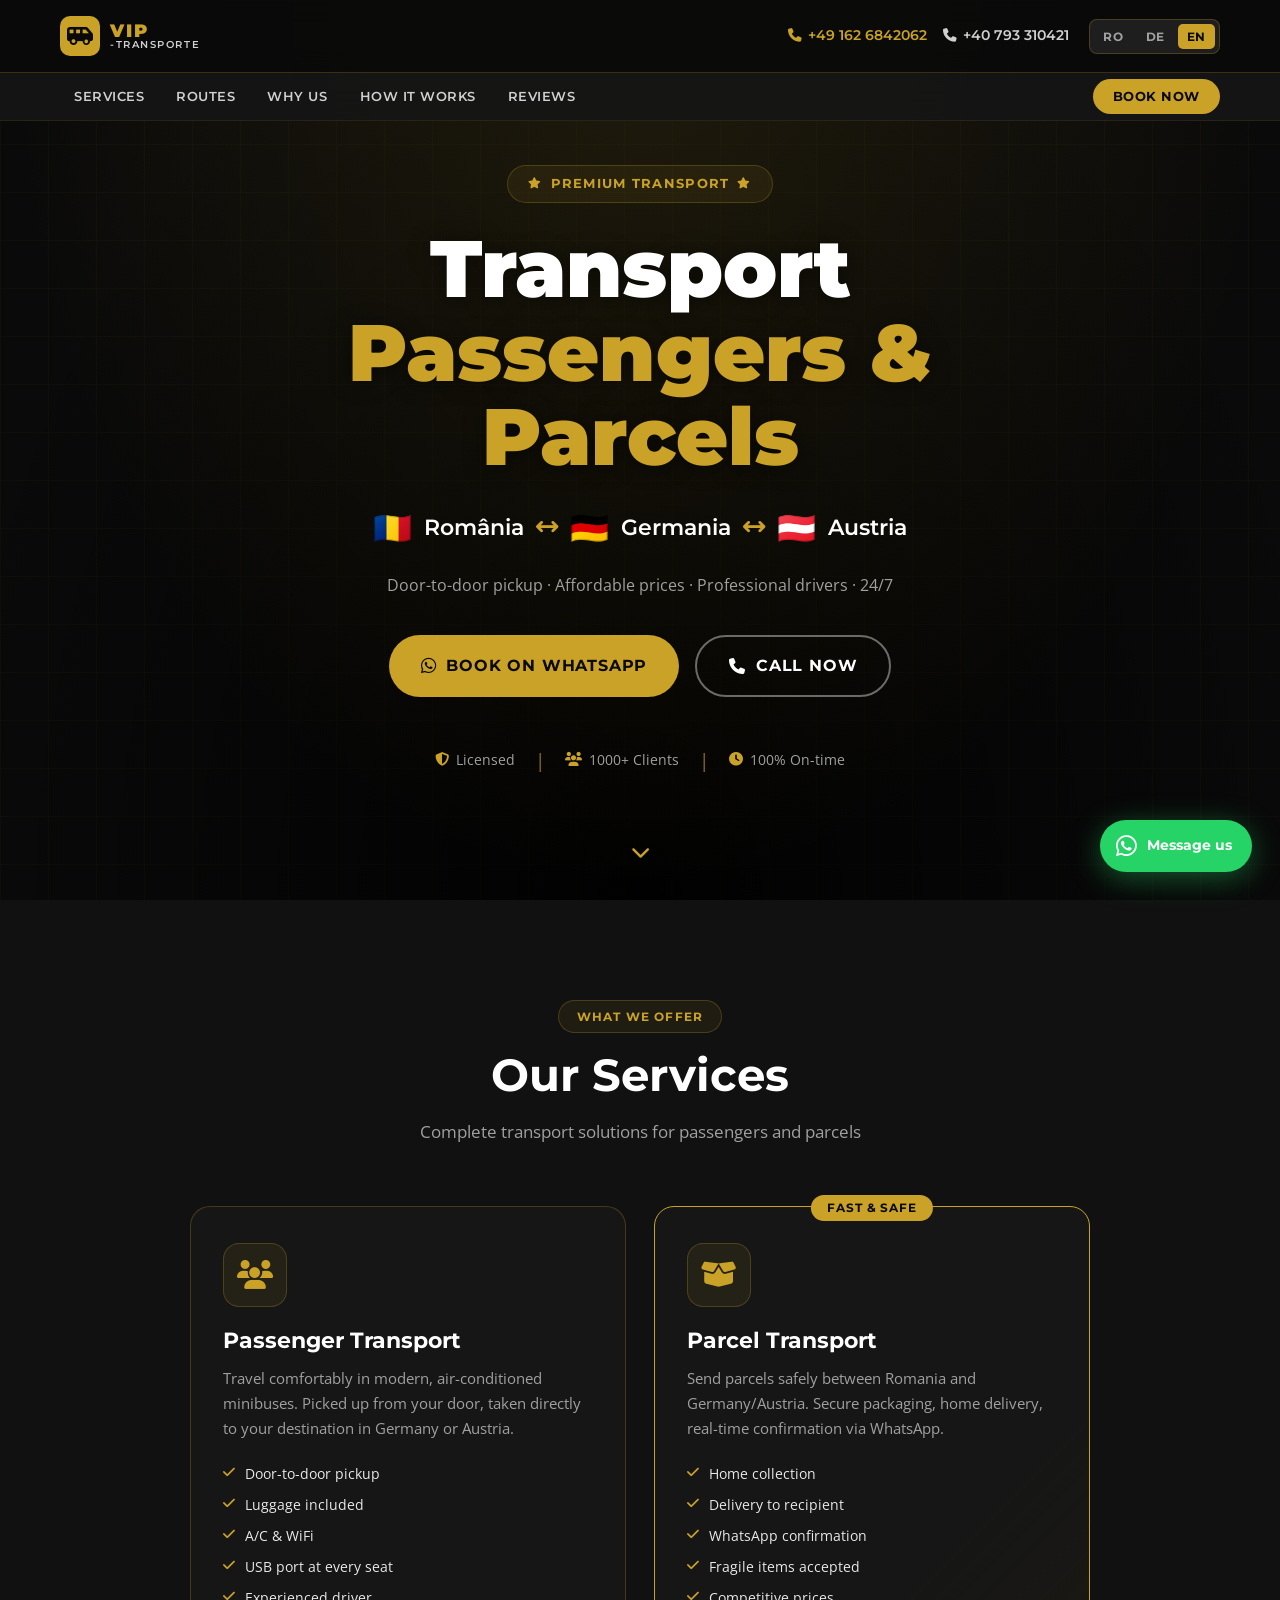
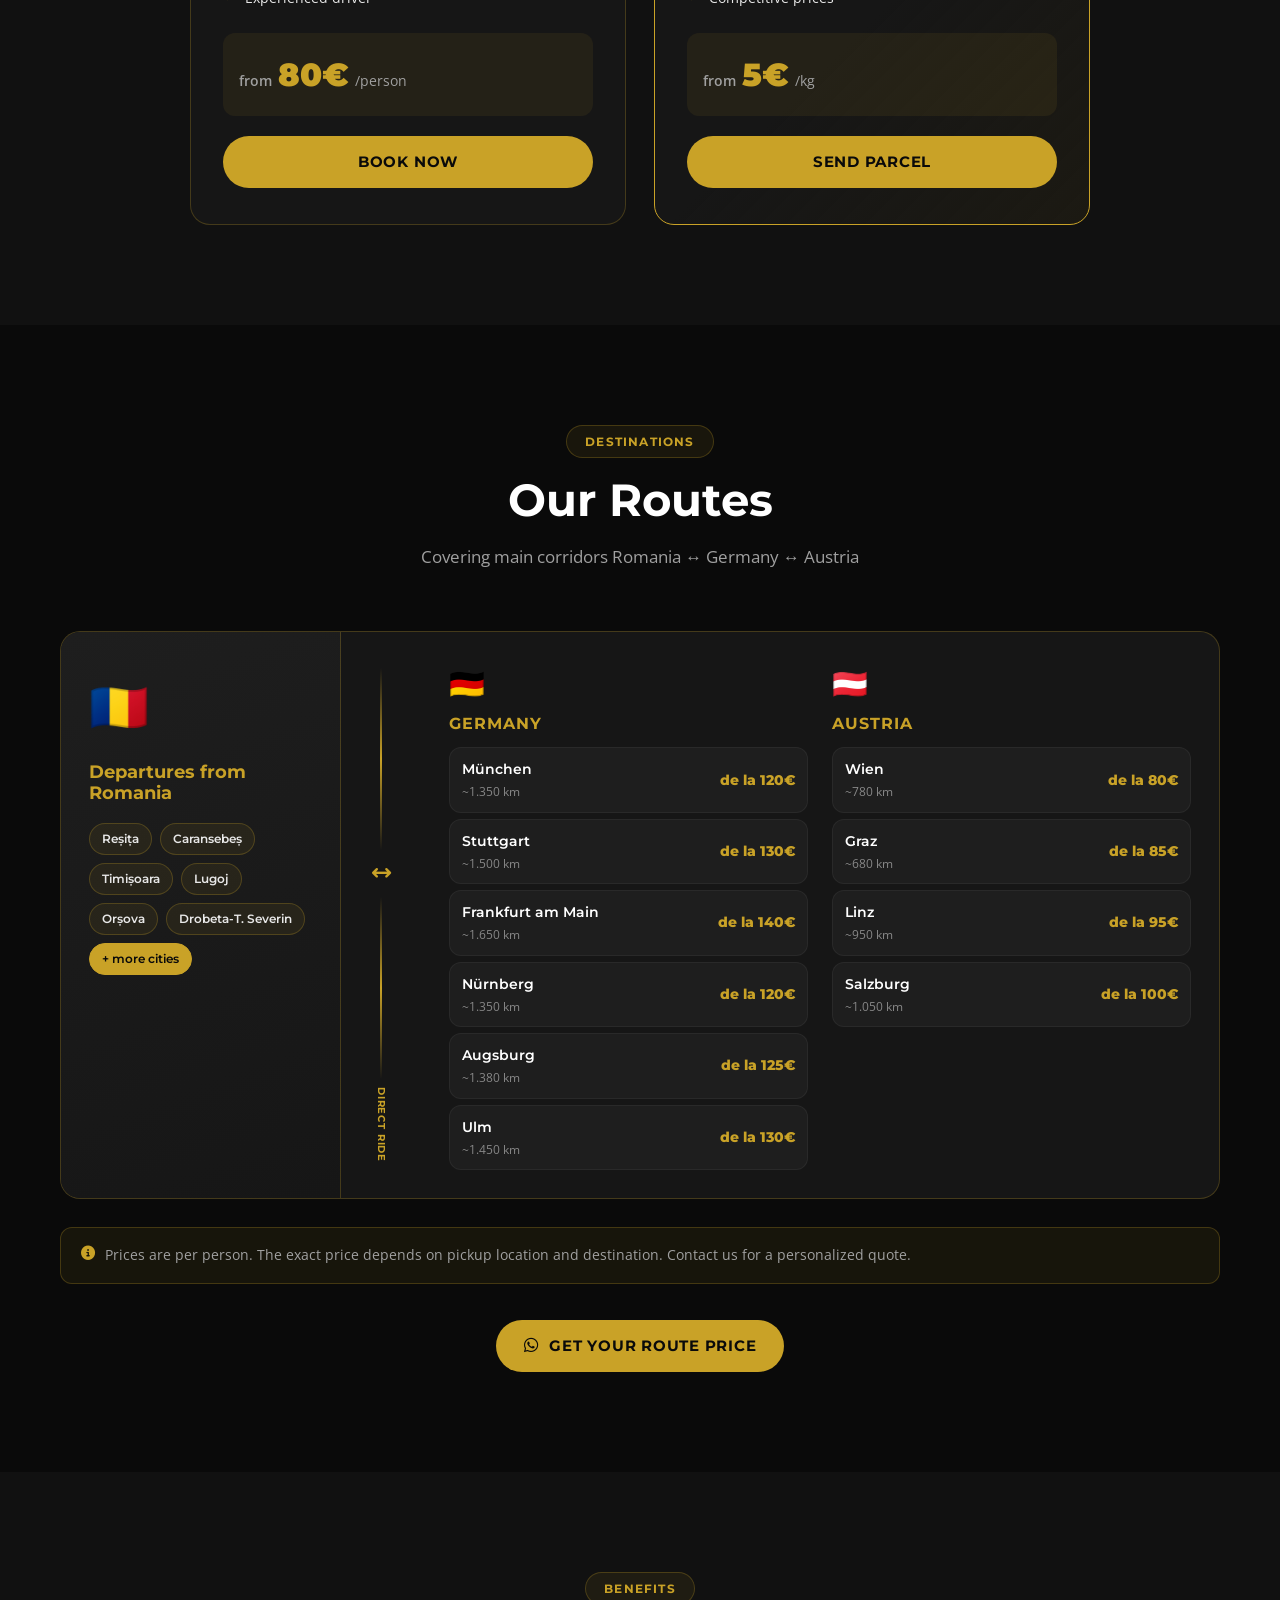
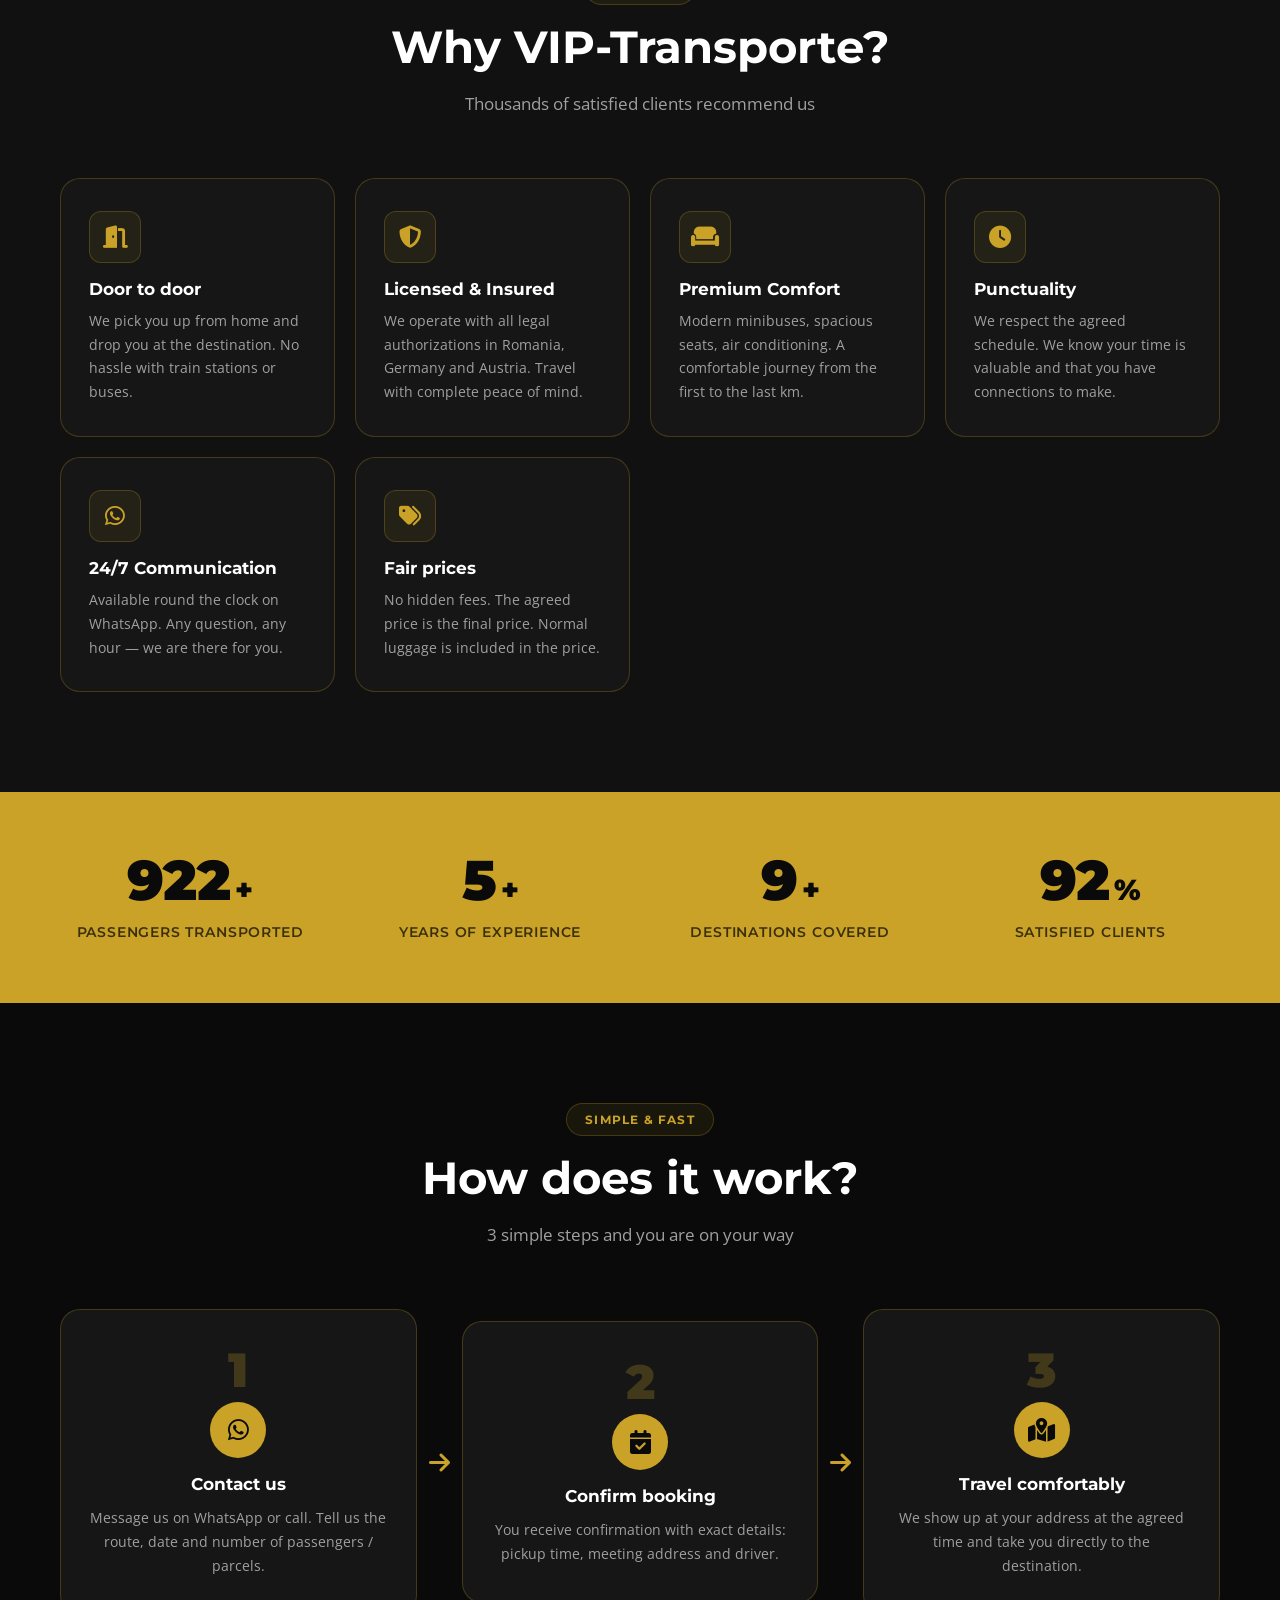
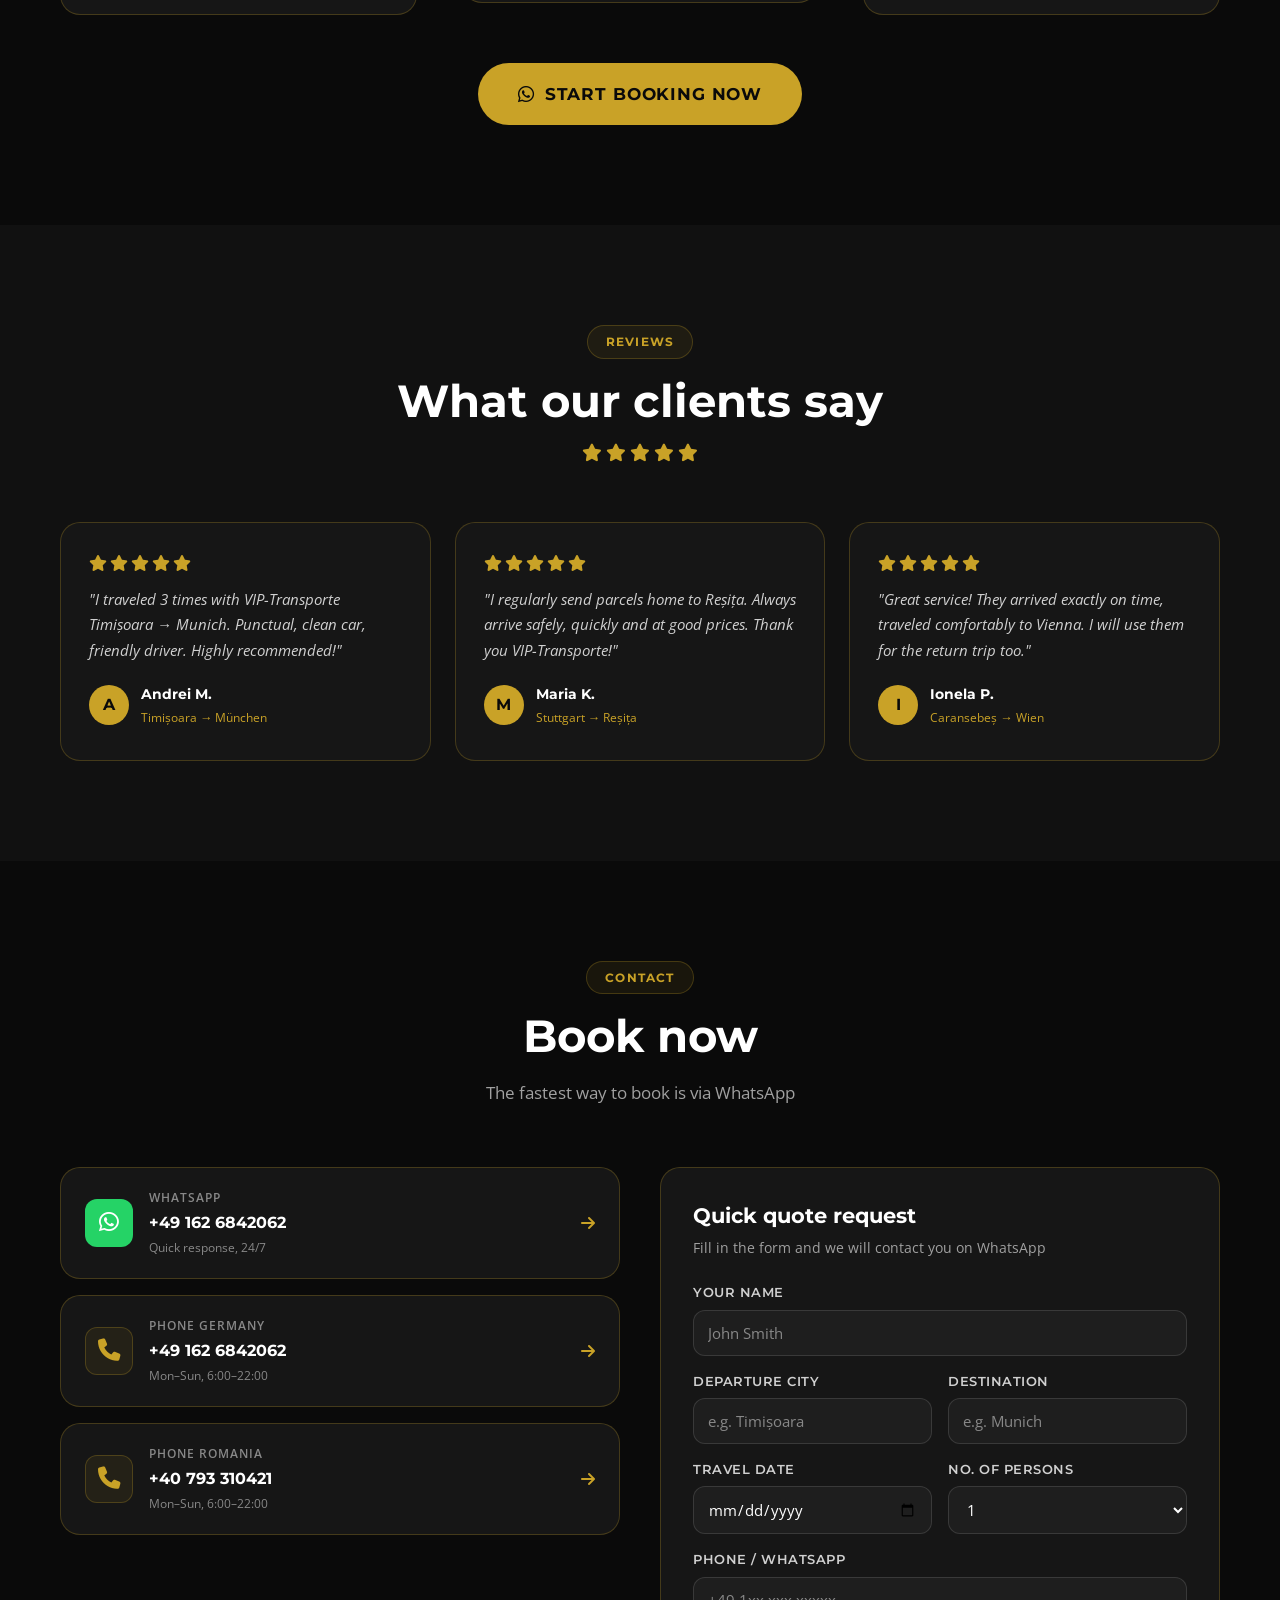
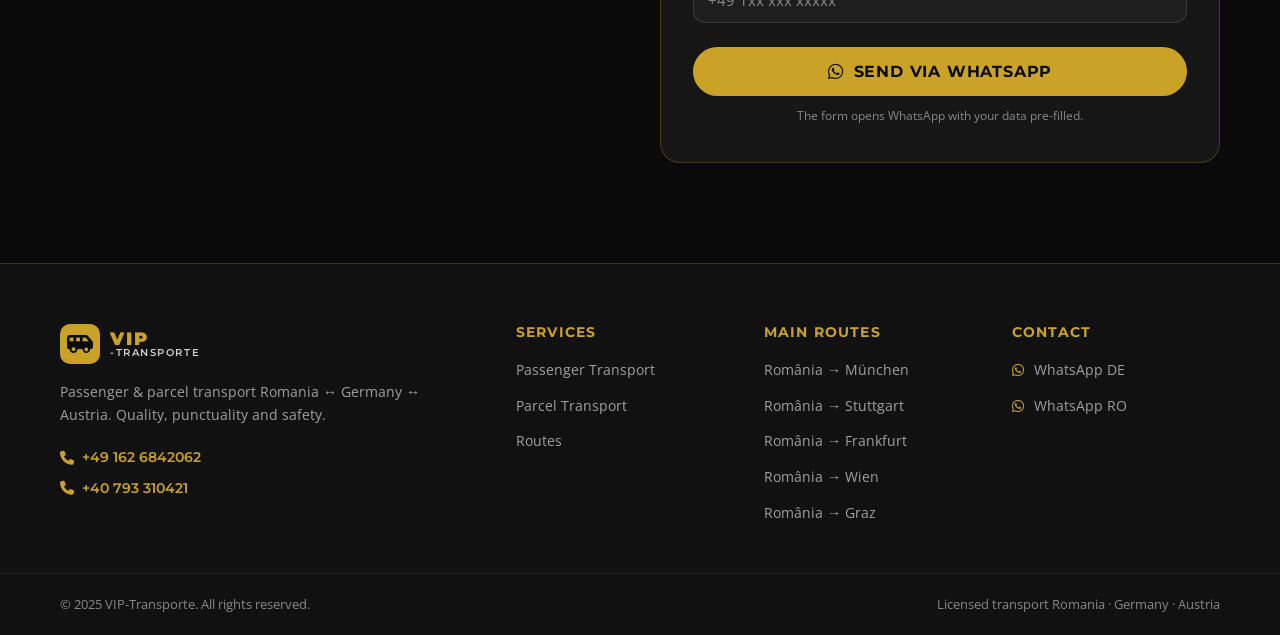
==== index.html @ c5618cf1 "Initial commit - VIP-Transporte website Complete multilingual static site (RO/DE/EN) for passenger &" ====
<!DOCTYPE html>
<html lang="ro">
<head>
  <meta charset="UTF-8">
  <meta name="viewport" content="width=device-width, initial-scale=1.0">

  <!-- SEO Primary -->
  <title data-i18n="meta_title">VIP-Transporte | Transport Persoane & Colete România - Germania - Austria</title>
  <meta name="description" data-i18n-attr="content" content="Transport persoane și colete România - Germania - Austria. Ridicare din ușă în ușă din Banat, Timișoara, Reșița. Rezervă acum: +49 162 6842062">
  <meta name="keywords" content="transport persoane Romania Germania, transport colete Romania Austria, minibus Romania Germania, VIP transport, curse Romania Germania, transport Timisoara Munchen, transport Resita Germania">
  <meta name="robots" content="index, follow">
  <link rel="canonical" href="https://vip-transporte.de/">

  <!-- Open Graph -->
  <meta property="og:type" content="website">
  <meta property="og:url" content="https://vip-transporte.de/">
  <meta property="og:title" content="VIP-Transporte | Transport Persoane & Colete România - Germania - Austria">
  <meta property="og:description" content="Transport persoane și colete România ↔ Germania ↔ Austria. Ușă în ușă, prețuri accesibile, șoferi de încredere.">
  <meta property="og:image" content="https://vip-transporte.de/img/og-image.jpg">

  <!-- hreflang -->
  <link rel="alternate" hreflang="ro" href="https://vip-transporte.de/">
  <link rel="alternate" hreflang="de" href="https://vip-transporte.de/?lang=de">
  <link rel="alternate" hreflang="en" href="https://vip-transporte.de/?lang=en">

  <!-- Fonts -->
  <link rel="preconnect" href="https://fonts.googleapis.com">
  <link rel="preconnect" href="https://fonts.gstatic.com" crossorigin>
  <link href="https://fonts.googleapis.com/css2?family=Montserrat:wght@400;600;700;800;900&family=Open+Sans:wght@400;500;600&display=swap" rel="stylesheet">

  <!-- Icons -->
  <link rel="stylesheet" href="https://cdnjs.cloudflare.com/ajax/libs/font-awesome/6.5.0/css/all.min.css">

  <!-- Styles -->
  <link rel="stylesheet" href="css/style.css">

  <!-- Schema.org -->
  <script type="application/ld+json">
  {
    "@context": "https://schema.org",
    "@type": "TransportationCompany",
    "name": "VIP-Transporte",
    "telephone": "+491626842062",
    "url": "https://vip-transporte.de",
    "description": "Transport persoane si colete Romania - Germania - Austria",
    "areaServed": ["Romania", "Germany", "Austria"],
    "serviceType": ["Passenger Transport", "Parcel Delivery"]
  }
  </script>
</head>
<body>

  <!-- ═══════════════════════════════════════
       FLOATING WHATSAPP BUTTON
  ═══════════════════════════════════════ -->
  <a href="https://wa.me/491626842062" target="_blank" rel="noopener" class="whatsapp-float" aria-label="WhatsApp">
    <i class="fab fa-whatsapp"></i>
    <span data-i18n="wa_float">Scrie acum</span>
  </a>

  <!-- ═══════════════════════════════════════
       HEADER / NAVIGATION
  ═══════════════════════════════════════ -->
  <header class="site-header" id="site-header">
    <div class="container header-inner">
      <!-- Logo -->
      <a href="#hero" class="logo">
        <div class="logo-icon">
          <i class="fas fa-van-shuttle"></i>
        </div>
        <div class="logo-text">
          <span class="logo-vip">VIP</span>
          <span class="logo-transporte">-TRANSPORTE</span>
        </div>
      </a>

      <!-- Phone top bar -->
      <div class="header-phones">
        <a href="tel:+491626842062" class="phone-link">
          <i class="fas fa-phone"></i>
          <span>+49 162 6842062</span>
        </a>
        <a href="tel:+40793310421" class="phone-link phone-ro">
          <i class="fas fa-phone"></i>
          <span>+40 793 310421</span>
        </a>
      </div>

      <!-- Language switcher -->
      <div class="lang-switcher" role="navigation" aria-label="Language selector">
        <button class="lang-btn active" data-lang="ro">RO</button>
        <button class="lang-btn" data-lang="de">DE</button>
        <button class="lang-btn" data-lang="en">EN</button>
      </div>

      <!-- Mobile menu toggle -->
      <button class="burger" id="burger" aria-label="Menu" aria-expanded="false">
        <span></span><span></span><span></span>
      </button>
    </div>

    <!-- Mobile nav -->
    <nav class="mobile-nav" id="mobile-nav" aria-hidden="true">
      <a href="#services" data-i18n="nav_services">Servicii</a>
      <a href="#routes" data-i18n="nav_routes">Rute</a>
      <a href="#why-us" data-i18n="nav_why">De ce noi</a>
      <a href="#how-it-works" data-i18n="nav_how">Cum functioneaza</a>
      <a href="#contact" class="btn-nav-cta" data-i18n="nav_book">Rezerva acum</a>
    </nav>
  </header>

  <!-- Desktop nav bar -->
  <nav class="desktop-nav" id="desktop-nav">
    <div class="container desktop-nav-inner">
      <a href="#services" data-i18n="nav_services">Servicii</a>
      <a href="#routes" data-i18n="nav_routes">Rute</a>
      <a href="#why-us" data-i18n="nav_why">De ce noi</a>
      <a href="#how-it-works" data-i18n="nav_how">Cum functioneaza</a>
      <a href="#testimonials" data-i18n="nav_testimonials">Recenzii</a>
      <a href="#contact" class="btn-nav-cta" data-i18n="nav_book">Rezerva acum</a>
    </div>
  </nav>

  <main>
    <!-- ═══════════════════════════════════════
         HERO SECTION
    ═══════════════════════════════════════ -->
    <section class="hero" id="hero">
      <div class="hero-bg-grid"></div>
      <div class="hero-overlay"></div>

      <div class="container hero-content">
        <div class="hero-badge" data-aos="fade-down">
          <i class="fas fa-star"></i>
          <span data-i18n="hero_badge">Transport Premium</span>
          <i class="fas fa-star"></i>
        </div>

        <h1 class="hero-title" data-aos="fade-up" data-aos-delay="100">
          <span data-i18n="hero_title1">Transport</span><br>
          <span class="text-gold" data-i18n="hero_title2">Persoane & Colete</span>
        </h1>

        <p class="hero-subtitle" data-aos="fade-up" data-aos-delay="200">
          <span class="route-flag">🇷🇴</span>
          <span class="route-text">România</span>
          <span class="route-arrow"><i class="fas fa-arrows-left-right"></i></span>
          <span class="route-flag">🇩🇪</span>
          <span class="route-text">Germania</span>
          <span class="route-arrow"><i class="fas fa-arrows-left-right"></i></span>
          <span class="route-flag">🇦🇹</span>
          <span class="route-text">Austria</span>
        </p>

        <p class="hero-desc" data-aos="fade-up" data-aos-delay="300" data-i18n="hero_desc">
          Ridicare din ușă în ușă · Prețuri accesibile · Șoferi profesioniști · 24/7
        </p>

        <div class="hero-ctas" data-aos="fade-up" data-aos-delay="400">
          <a href="https://wa.me/491626842062?text=Buna%20ziua!%20Doresc%20o%20rezervare." target="_blank" rel="noopener" class="btn-primary btn-hero">
            <i class="fab fa-whatsapp"></i>
            <span data-i18n="hero_cta_wa">Rezervă pe WhatsApp</span>
          </a>
          <a href="tel:+491626842062" class="btn-secondary btn-hero">
            <i class="fas fa-phone"></i>
            <span data-i18n="hero_cta_call">Sună acum</span>
          </a>
        </div>

        <div class="hero-trust" data-aos="fade-up" data-aos-delay="500">
          <div class="trust-item">
            <i class="fas fa-shield-halved"></i>
            <span data-i18n="trust1">Autorizat</span>
          </div>
          <div class="trust-divider">|</div>
          <div class="trust-item">
            <i class="fas fa-users"></i>
            <span data-i18n="trust2">1000+ Clienți</span>
          </div>
          <div class="trust-divider">|</div>
          <div class="trust-item">
            <i class="fas fa-clock"></i>
            <span data-i18n="trust3">Punctualitate 100%</span>
          </div>
        </div>
      </div>

      <div class="hero-scroll-hint">
        <i class="fas fa-chevron-down"></i>
      </div>
    </section>

    <!-- ═══════════════════════════════════════
         SERVICES SECTION
    ═══════════════════════════════════════ -->
    <section class="section services" id="services">
      <div class="container">
        <div class="section-header" data-aos="fade-up">
          <span class="section-tag" data-i18n="services_tag">Ce oferim</span>
          <h2 class="section-title" data-i18n="services_title">Serviciile noastre</h2>
          <p class="section-subtitle" data-i18n="services_subtitle">Soluții complete de transport pentru persoane și colete</p>
        </div>

        <div class="services-grid">
          <!-- Card 1: Persoane -->
          <div class="service-card" data-aos="fade-up" data-aos-delay="100">
            <div class="service-icon">
              <i class="fas fa-users"></i>
            </div>
            <h3 data-i18n="svc1_title">Transport Persoane</h3>
            <p data-i18n="svc1_desc">Călătorești confortabil în minibusuri moderne, cu aer condiționat. Ridicare din fața casei, dus direct la destinație în Germania sau Austria.</p>
            <ul class="service-features">
              <li><i class="fas fa-check"></i> <span data-i18n="svc1_f1">Ridicare din ușă în ușă</span></li>
              <li><i class="fas fa-check"></i> <span data-i18n="svc1_f2">Bagaj inclus</span></li>
              <li><i class="fas fa-check"></i> <span data-i18n="svc1_f3">Aer condiționat & WiFi</span></li>
              <li><i class="fas fa-check"></i> <span data-i18n="svc1_f4">Priza USB la fiecare loc</span></li>
              <li><i class="fas fa-check"></i> <span data-i18n="svc1_f5">Șofer cu experiență</span></li>
            </ul>
            <div class="service-price">
              <span class="price-from" data-i18n="from">de la</span>
              <span class="price-amount">80€</span>
              <span class="price-per" data-i18n="per_person">/persoană</span>
            </div>
            <a href="https://wa.me/491626842062?text=Buna%20ziua!%20Doresc%20transport%20persoane." target="_blank" rel="noopener" class="btn-primary service-btn" data-i18n="book_now">
              Rezervă acum
            </a>
          </div>

          <!-- Card 2: Colete -->
          <div class="service-card service-card--featured" data-aos="fade-up" data-aos-delay="200">
            <div class="service-badge" data-i18n="popular">Rapid & Sigur</div>
            <div class="service-icon">
              <i class="fas fa-box-open"></i>
            </div>
            <h3 data-i18n="svc2_title">Transport Colete</h3>
            <p data-i18n="svc2_desc">Trimite colete în siguranță între România și Germania/Austria. Ambalare sigură, livrare la domiciliu, tracking în timp real prin WhatsApp.</p>
            <ul class="service-features">
              <li><i class="fas fa-check"></i> <span data-i18n="svc2_f1">Colectare la domiciliu</span></li>
              <li><i class="fas fa-check"></i> <span data-i18n="svc2_f2">Livrare la destinatar</span></li>
              <li><i class="fas fa-check"></i> <span data-i18n="svc2_f3">Confirmare WhatsApp</span></li>
              <li><i class="fas fa-check"></i> <span data-i18n="svc2_f4">Colete fragile acceptate</span></li>
              <li><i class="fas fa-check"></i> <span data-i18n="svc2_f5">Prețuri competitive</span></li>
            </ul>
            <div class="service-price">
              <span class="price-from" data-i18n="from">de la</span>
              <span class="price-amount">5€</span>
              <span class="price-per" data-i18n="per_kg">/kg</span>
            </div>
            <a href="https://wa.me/491626842062?text=Buna%20ziua!%20Doresc%20sa%20trimit%20un%20colet." target="_blank" rel="noopener" class="btn-primary service-btn" data-i18n="send_parcel">
              Trimite colet
            </a>
          </div>
        </div>
      </div>
    </section>

    <!-- ═══════════════════════════════════════
         ROUTES SECTION
    ═══════════════════════════════════════ -->
    <section class="section routes" id="routes">
      <div class="container">
        <div class="section-header" data-aos="fade-up">
          <span class="section-tag" data-i18n="routes_tag">Destinații</span>
          <h2 class="section-title" data-i18n="routes_title">Rutele noastre</h2>
          <p class="section-subtitle" data-i18n="routes_subtitle">Acoperim principalele coridoare România ↔ Germania ↔ Austria</p>
        </div>

        <!-- Route corridor visual -->
        <div class="corridor" data-aos="fade-up">
          <div class="corridor-country">
            <div class="corridor-flag">🇷🇴</div>
            <h3 data-i18n="ro_departure">Plecări din România</h3>
            <div class="city-list">
              <span class="city-tag">Reșița</span>
              <span class="city-tag">Caransebeș</span>
              <span class="city-tag">Timișoara</span>
              <span class="city-tag">Lugoj</span>
              <span class="city-tag">Orșova</span>
              <span class="city-tag">Drobeta-T. Severin</span>
              <span class="city-tag city-tag--more" data-i18n="and_more">+ alte orașe</span>
            </div>
          </div>

          <div class="corridor-arrow">
            <div class="arrow-line"></div>
            <div class="arrow-icon"><i class="fas fa-arrows-left-right"></i></div>
            <div class="arrow-line"></div>
            <span class="arrow-time" data-i18n="direct_ride">Mers direct</span>
          </div>

          <div class="corridor-destinations">
            <!-- Germany -->
            <div class="dest-country">
              <div class="dest-flag">🇩🇪</div>
              <h4 data-i18n="germany">Germania</h4>
              <div class="dest-routes">
                <div class="route-item">
                  <div class="route-info">
                    <span class="route-city">München</span>
                    <span class="route-dist" data-i18n="approx_dist">~1.350 km</span>
                  </div>
                  <span class="route-price">de la 120€</span>
                </div>
                <div class="route-item">
                  <div class="route-info">
                    <span class="route-city">Stuttgart</span>
                    <span class="route-dist">~1.500 km</span>
                  </div>
                  <span class="route-price">de la 130€</span>
                </div>
                <div class="route-item">
                  <div class="route-info">
                    <span class="route-city">Frankfurt am Main</span>
                    <span class="route-dist">~1.650 km</span>
                  </div>
                  <span class="route-price">de la 140€</span>
                </div>
                <div class="route-item">
                  <div class="route-info">
                    <span class="route-city">Nürnberg</span>
                    <span class="route-dist">~1.350 km</span>
                  </div>
                  <span class="route-price">de la 120€</span>
                </div>
                <div class="route-item">
                  <div class="route-info">
                    <span class="route-city">Augsburg</span>
                    <span class="route-dist">~1.380 km</span>
                  </div>
                  <span class="route-price">de la 125€</span>
                </div>
                <div class="route-item">
                  <div class="route-info">
                    <span class="route-city">Ulm</span>
                    <span class="route-dist">~1.450 km</span>
                  </div>
                  <span class="route-price">de la 130€</span>
                </div>
              </div>
            </div>

            <!-- Austria -->
            <div class="dest-country">
              <div class="dest-flag">🇦🇹</div>
              <h4 data-i18n="austria">Austria</h4>
              <div class="dest-routes">
                <div class="route-item">
                  <div class="route-info">
                    <span class="route-city">Wien</span>
                    <span class="route-dist">~780 km</span>
                  </div>
                  <span class="route-price">de la 80€</span>
                </div>
                <div class="route-item">
                  <div class="route-info">
                    <span class="route-city">Graz</span>
                    <span class="route-dist">~680 km</span>
                  </div>
                  <span class="route-price">de la 85€</span>
                </div>
                <div class="route-item">
                  <div class="route-info">
                    <span class="route-city">Linz</span>
                    <span class="route-dist">~950 km</span>
                  </div>
                  <span class="route-price">de la 95€</span>
                </div>
                <div class="route-item">
                  <div class="route-info">
                    <span class="route-city">Salzburg</span>
                    <span class="route-dist">~1.050 km</span>
                  </div>
                  <span class="route-price">de la 100€</span>
                </div>
              </div>
            </div>
          </div>
        </div>

        <div class="routes-note" data-aos="fade-up">
          <i class="fas fa-circle-info"></i>
          <span data-i18n="routes_note">Prețurile sunt per persoană. Prețul exact depinde de locul de ridicare și destinație. Contactați-ne pentru ofertă personalizată.</span>
        </div>

        <div class="routes-cta" data-aos="fade-up">
          <a href="https://wa.me/491626842062?text=Buna%20ziua!%20Doresc%20un%20pret%20pentru%20ruta:" target="_blank" rel="noopener" class="btn-primary">
            <i class="fab fa-whatsapp"></i>
            <span data-i18n="get_price">Cere prețul rutei tale</span>
          </a>
        </div>
      </div>
    </section>

    <!-- ═══════════════════════════════════════
         WHY US SECTION
    ═══════════════════════════════════════ -->
    <section class="section why-us" id="why-us">
      <div class="container">
        <div class="section-header" data-aos="fade-up">
          <span class="section-tag" data-i18n="why_tag">Avantaje</span>
          <h2 class="section-title" data-i18n="why_title">De ce VIP-Transporte?</h2>
          <p class="section-subtitle" data-i18n="why_subtitle">Mii de clienți mulțumiți ne recomandă</p>
        </div>

        <div class="why-grid">
          <div class="why-card" data-aos="fade-up" data-aos-delay="0">
            <div class="why-icon"><i class="fas fa-door-open"></i></div>
            <h3 data-i18n="why1_title">Ușă în ușă</h3>
            <p data-i18n="why1_desc">Te ridicăm de acasă și te lăsăm la destinație. Fără bătăi de cap cu gara sau autobuzul.</p>
          </div>
          <div class="why-card" data-aos="fade-up" data-aos-delay="100">
            <div class="why-icon"><i class="fas fa-shield-halved"></i></div>
            <h3 data-i18n="why2_title">Autorizat & Asigurat</h3>
            <p data-i18n="why2_desc">Funcționăm cu toate autorizațiile legale în Romania, Germania și Austria. Călătorești în deplină siguranță.</p>
          </div>
          <div class="why-card" data-aos="fade-up" data-aos-delay="200">
            <div class="why-icon"><i class="fas fa-couch"></i></div>
            <h3 data-i18n="why3_title">Confort Premium</h3>
            <p data-i18n="why3_desc">Minibusuri moderne, locuri spațioase, aer condiționat. O călătorie confortabilă de la primul până la ultimul km.</p>
          </div>
          <div class="why-card" data-aos="fade-up" data-aos-delay="300">
            <div class="why-icon"><i class="fas fa-clock"></i></div>
            <h3 data-i18n="why4_title">Punctualitate</h3>
            <p data-i18n="why4_desc">Respectăm orarul stabilit. Știm că timpul tău este prețios și că ai conexiuni de respectat.</p>
          </div>
          <div class="why-card" data-aos="fade-up" data-aos-delay="400">
            <div class="why-icon"><i class="fab fa-whatsapp"></i></div>
            <h3 data-i18n="why5_title">Comunicare 24/7</h3>
            <p data-i18n="why5_desc">Disponibili non-stop pe WhatsApp. Orice întrebare, orice oră — suntem acolo pentru tine.</p>
          </div>
          <div class="why-card" data-aos="fade-up" data-aos-delay="500">
            <div class="why-icon"><i class="fas fa-tags"></i></div>
            <h3 data-i18n="why6_title">Prețuri corecte</h3>
            <p data-i18n="why6_desc">Fără tarife ascunse. Prețul agreat este prețul final. Bagajul normal este inclus în preț.</p>
          </div>
        </div>
      </div>
    </section>

    <!-- ═══════════════════════════════════════
         STATS COUNTER SECTION
    ═══════════════════════════════════════ -->
    <section class="section stats">
      <div class="container stats-grid">
        <div class="stat-item" data-aos="zoom-in" data-aos-delay="0">
          <span class="stat-number" data-target="1000">0</span>
          <span class="stat-plus">+</span>
          <span class="stat-label" data-i18n="stat1">Clienți transportați</span>
        </div>
        <div class="stat-item" data-aos="zoom-in" data-aos-delay="100">
          <span class="stat-number" data-target="5">0</span>
          <span class="stat-plus">+</span>
          <span class="stat-label" data-i18n="stat2">Ani de experiență</span>
        </div>
        <div class="stat-item" data-aos="zoom-in" data-aos-delay="200">
          <span class="stat-number" data-target="10">0</span>
          <span class="stat-plus">+</span>
          <span class="stat-label" data-i18n="stat3">Destinații acoperite</span>
        </div>
        <div class="stat-item" data-aos="zoom-in" data-aos-delay="300">
          <span class="stat-number" data-target="100">0</span>
          <span class="stat-plus">%</span>
          <span class="stat-label" data-i18n="stat4">Clienți mulțumiți</span>
        </div>
      </div>
    </section>

    <!-- ═══════════════════════════════════════
         HOW IT WORKS SECTION
    ═══════════════════════════════════════ -->
    <section class="section how-it-works" id="how-it-works">
      <div class="container">
        <div class="section-header" data-aos="fade-up">
          <span class="section-tag" data-i18n="how_tag">Simplu & Rapid</span>
          <h2 class="section-title" data-i18n="how_title">Cum funcționează?</h2>
          <p class="section-subtitle" data-i18n="how_subtitle">3 pași simpli și ești pe drum</p>
        </div>

        <div class="steps-grid">
          <div class="step" data-aos="fade-up" data-aos-delay="0">
            <div class="step-number">1</div>
            <div class="step-icon"><i class="fab fa-whatsapp"></i></div>
            <h3 data-i18n="step1_title">Contactează-ne</h3>
            <p data-i18n="step1_desc">Scrie pe WhatsApp sau sună. Spune-ne ruta, data și numărul de persoane / colete.</p>
          </div>

          <div class="step-connector" data-aos="fade-up" data-aos-delay="50">
            <i class="fas fa-arrow-right"></i>
          </div>

          <div class="step" data-aos="fade-up" data-aos-delay="100">
            <div class="step-number">2</div>
            <div class="step-icon"><i class="fas fa-calendar-check"></i></div>
            <h3 data-i18n="step2_title">Confirmăm rezervarea</h3>
            <p data-i18n="step2_desc">Primești confirmarea cu detalii exacte: ora de ridicare, adresa de întâlnire și șoferul.</p>
          </div>

          <div class="step-connector" data-aos="fade-up" data-aos-delay="150">
            <i class="fas fa-arrow-right"></i>
          </div>

          <div class="step" data-aos="fade-up" data-aos-delay="200">
            <div class="step-number">3</div>
            <div class="step-icon"><i class="fas fa-map-location-dot"></i></div>
            <h3 data-i18n="step3_title">Călătorești confortabil</h3>
            <p data-i18n="step3_desc">Ne prezentăm la adresa ta la ora stabilită și te ducem direct la destinație. Simplu și sigur.</p>
          </div>
        </div>

        <div class="how-cta" data-aos="fade-up">
          <a href="https://wa.me/491626842062?text=Buna%20ziua!%20Doresc%20o%20rezervare." target="_blank" rel="noopener" class="btn-primary btn-large">
            <i class="fab fa-whatsapp"></i>
            <span data-i18n="start_booking">Începe rezervarea acum</span>
          </a>
        </div>
      </div>
    </section>

    <!-- ═══════════════════════════════════════
         TESTIMONIALS SECTION
    ═══════════════════════════════════════ -->
    <section class="section testimonials" id="testimonials">
      <div class="container">
        <div class="section-header" data-aos="fade-up">
          <span class="section-tag" data-i18n="testi_tag">Recenzii</span>
          <h2 class="section-title" data-i18n="testi_title">Ce spun clienții noștri</h2>
          <div class="stars-row">
            <i class="fas fa-star"></i><i class="fas fa-star"></i><i class="fas fa-star"></i>
            <i class="fas fa-star"></i><i class="fas fa-star"></i>
          </div>
        </div>

        <div class="testimonials-grid">
          <div class="testi-card" data-aos="fade-up" data-aos-delay="0">
            <div class="testi-stars">
              <i class="fas fa-star"></i><i class="fas fa-star"></i><i class="fas fa-star"></i><i class="fas fa-star"></i><i class="fas fa-star"></i>
            </div>
            <p class="testi-text" data-i18n="testi1_text">"Am călătorit de 3 ori cu VIP-Transporte Timișoara → München. Punctuali, mașina curată, șofer amabil. Recomand cu toată inima!"</p>
            <div class="testi-author">
              <div class="testi-avatar">A</div>
              <div>
                <span class="testi-name">Andrei M.</span>
                <span class="testi-route">Timișoara → München</span>
              </div>
            </div>
          </div>

          <div class="testi-card" data-aos="fade-up" data-aos-delay="100">
            <div class="testi-stars">
              <i class="fas fa-star"></i><i class="fas fa-star"></i><i class="fas fa-star"></i><i class="fas fa-star"></i><i class="fas fa-star"></i>
            </div>
            <p class="testi-text" data-i18n="testi2_text">"Trimit colete regulat acasă în Reșița. Mereu ajung în siguranță, rapid și la prețuri bune. Mulțumesc VIP-Transporte!"</p>
            <div class="testi-author">
              <div class="testi-avatar">M</div>
              <div>
                <span class="testi-name">Maria K.</span>
                <span class="testi-route">Stuttgart → Reșița</span>
              </div>
            </div>
          </div>

          <div class="testi-card" data-aos="fade-up" data-aos-delay="200">
            <div class="testi-stars">
              <i class="fas fa-star"></i><i class="fas fa-star"></i><i class="fas fa-star"></i><i class="fas fa-star"></i><i class="fas fa-star"></i>
            </div>
            <p class="testi-text" data-i18n="testi3_text">"Super serviciu! Au venit exact la ora stabilită, am ajuns confortabil la Viena. Îi voi folosi și la drum de întoarcere."</p>
            <div class="testi-author">
              <div class="testi-avatar">I</div>
              <div>
                <span class="testi-name">Ionela P.</span>
                <span class="testi-route">Caransebeș → Wien</span>
              </div>
            </div>
          </div>
        </div>
      </div>
    </section>

    <!-- ═══════════════════════════════════════
         CONTACT / BOOKING SECTION
    ═══════════════════════════════════════ -->
    <section class="section contact" id="contact">
      <div class="container">
        <div class="section-header" data-aos="fade-up">
          <span class="section-tag" data-i18n="contact_tag">Contact</span>
          <h2 class="section-title" data-i18n="contact_title">Rezervă acum</h2>
          <p class="section-subtitle" data-i18n="contact_subtitle">Cel mai rapid mod de rezervare este prin WhatsApp</p>
        </div>

        <div class="contact-grid">
          <!-- Contact cards -->
          <div class="contact-cards" data-aos="fade-right">
            <a href="https://wa.me/491626842062?text=Buna%20ziua!%20Doresc%20o%20rezervare." target="_blank" rel="noopener" class="contact-card contact-card--whatsapp">
              <div class="contact-card-icon"><i class="fab fa-whatsapp"></i></div>
              <div class="contact-card-info">
                <span class="contact-card-label">WhatsApp</span>
                <span class="contact-card-value">+49 162 6842062</span>
                <span class="contact-card-sub" data-i18n="wa_sub">Răspundem rapid, 24/7</span>
              </div>
              <i class="fas fa-arrow-right contact-card-arrow"></i>
            </a>

            <a href="tel:+491626842062" class="contact-card contact-card--phone">
              <div class="contact-card-icon"><i class="fas fa-phone"></i></div>
              <div class="contact-card-info">
                <span class="contact-card-label" data-i18n="phone_de">Telefon Germania</span>
                <span class="contact-card-value">+49 162 6842062</span>
                <span class="contact-card-sub" data-i18n="phone_sub">Luni–Duminică, 6:00–22:00</span>
              </div>
              <i class="fas fa-arrow-right contact-card-arrow"></i>
            </a>

            <a href="tel:+40793310421" class="contact-card contact-card--phone">
              <div class="contact-card-icon"><i class="fas fa-phone"></i></div>
              <div class="contact-card-info">
                <span class="contact-card-label" data-i18n="phone_ro">Telefon România</span>
                <span class="contact-card-value">+40 793 310421</span>
                <span class="contact-card-sub" data-i18n="phone_sub">Luni–Duminică, 6:00–22:00</span>
              </div>
              <i class="fas fa-arrow-right contact-card-arrow"></i>
            </a>
          </div>

          <!-- Quick booking form -->
          <div class="booking-form" data-aos="fade-left">
            <h3 data-i18n="form_title">Cerere rapidă de ofertă</h3>
            <p data-i18n="form_subtitle">Completează formularul și te contactăm pe WhatsApp</p>
            <form id="booking-form" novalidate>
              <div class="form-group">
                <label for="f-name" data-i18n="form_name">Numele tău</label>
                <input type="text" id="f-name" name="name" required autocomplete="name" placeholder="Ion Popescu">
              </div>
              <div class="form-row">
                <div class="form-group">
                  <label for="f-from" data-i18n="form_from">De unde pleci</label>
                  <input type="text" id="f-from" name="from" required placeholder="ex: Reșița">
                </div>
                <div class="form-group">
                  <label for="f-to" data-i18n="form_to">Unde ajungi</label>
                  <input type="text" id="f-to" name="to" required placeholder="ex: München">
                </div>
              </div>
              <div class="form-row">
                <div class="form-group">
                  <label for="f-date" data-i18n="form_date">Data călătoriei</label>
                  <input type="date" id="f-date" name="date" required>
                </div>
                <div class="form-group">
                  <label for="f-persons" data-i18n="form_persons">Nr. persoane</label>
                  <select id="f-persons" name="persons">
                    <option value="1">1</option>
                    <option value="2">2</option>
                    <option value="3">3</option>
                    <option value="4">4</option>
                    <option value="5+">5+</option>
                  </select>
                </div>
              </div>
              <div class="form-group">
                <label for="f-phone" data-i18n="form_phone">Telefon / WhatsApp</label>
                <input type="tel" id="f-phone" name="phone" required autocomplete="tel" placeholder="+40 7xx xxx xxx">
              </div>
              <button type="submit" class="btn-primary btn-form">
                <i class="fab fa-whatsapp"></i>
                <span data-i18n="form_submit">Trimite pe WhatsApp</span>
              </button>
              <p class="form-note" data-i18n="form_note">Formularul deschide WhatsApp cu datele completate automat.</p>
            </form>
          </div>
        </div>
      </div>
    </section>
  </main>

  <!-- ═══════════════════════════════════════
       FOOTER
  ═══════════════════════════════════════ -->
  <footer class="site-footer">
    <div class="container footer-grid">
      <div class="footer-brand">
        <div class="logo">
          <div class="logo-icon"><i class="fas fa-van-shuttle"></i></div>
          <div class="logo-text">
            <span class="logo-vip">VIP</span>
            <span class="logo-transporte">-TRANSPORTE</span>
          </div>
        </div>
        <p data-i18n="footer_tagline">Transport persoane și colete România ↔ Germania ↔ Austria. Calitate, punctualitate și siguranță.</p>
        <div class="footer-phones">
          <a href="tel:+491626842062"><i class="fas fa-phone"></i> +49 162 6842062</a>
          <a href="tel:+40793310421"><i class="fas fa-phone"></i> +40 793 310421</a>
        </div>
      </div>

      <div class="footer-col">
        <h4 data-i18n="footer_services">Servicii</h4>
        <ul>
          <li><a href="#services" data-i18n="svc1_title">Transport Persoane</a></li>
          <li><a href="#services" data-i18n="svc2_title">Transport Colete</a></li>
          <li><a href="#routes" data-i18n="nav_routes">Rute</a></li>
        </ul>
      </div>

      <div class="footer-col">
        <h4 data-i18n="footer_routes">Rute principale</h4>
        <ul>
          <li><a href="#routes">România → München</a></li>
          <li><a href="#routes">România → Stuttgart</a></li>
          <li><a href="#routes">România → Frankfurt</a></li>
          <li><a href="#routes">România → Wien</a></li>
          <li><a href="#routes">România → Graz</a></li>
        </ul>
      </div>

      <div class="footer-col">
        <h4 data-i18n="footer_contact">Contact</h4>
        <ul>
          <li>
            <a href="https://wa.me/491626842062" target="_blank" rel="noopener">
              <i class="fab fa-whatsapp"></i> WhatsApp DE
            </a>
          </li>
          <li>
            <a href="https://wa.me/40793310421" target="_blank" rel="noopener">
              <i class="fab fa-whatsapp"></i> WhatsApp RO
            </a>
          </li>
        </ul>
      </div>
    </div>

    <div class="footer-bottom">
      <div class="container footer-bottom-inner">
        <span>&copy; 2025 VIP-Transporte. <span data-i18n="footer_rights">Toate drepturile rezervate.</span></span>
        <span data-i18n="footer_legal">Transport autorizat România · Germania · Austria</span>
      </div>
    </div>
  </footer>

  <!-- Scripts -->
  <script src="js/main.js"></script>
</body>
</html>
---- css/style.css ----
/* ═══════════════════════════════════════════
   VIP-TRANSPORTE — Main Stylesheet
   Colors: #0a0a0a (black), #C9A227 (gold), #E02020 (red CTA)
   Font: Montserrat (headings) + Open Sans (body)
═══════════════════════════════════════════ */

/* ── Reset & Custom Properties ─────────────── */
*, *::before, *::after { box-sizing: border-box; margin: 0; padding: 0; }

:root {
  --black:      #0a0a0a;
  --black-soft: #111111;
  --black-card: #161616;
  --black-light:#1e1e1e;
  --gold:       #C9A227;
  --gold-light: #e0b840;
  --gold-dim:   #8a6d14;
  --gold-bg:    rgba(201,162,39,.08);
  --gold-border:rgba(201,162,39,.25);
  --red:        #E02020;
  --red-hover:  #c91a1a;
  --white:      #ffffff;
  --gray:       #a0a0a0;
  --gray-light: #d0d0d0;
  --text:       #e8e8e8;
  --text-muted: #888888;

  --radius:     12px;
  --radius-lg:  20px;
  --shadow:     0 4px 24px rgba(0,0,0,.5);
  --shadow-gold:0 0 30px rgba(201,162,39,.2);
  --transition: .3s cubic-bezier(.4,0,.2,1);

  --container:  1200px;
  --header-h:   72px;
}

html { scroll-behavior: smooth; font-size: 16px; }

body {
  background: var(--black);
  color: var(--text);
  font-family: 'Open Sans', sans-serif;
  line-height: 1.6;
  overflow-x: hidden;
}

a { color: inherit; text-decoration: none; }
ul { list-style: none; }
img { max-width: 100%; display: block; }

/* ── Container ─────────────────────────────── */
.container {
  max-width: var(--container);
  margin: 0 auto;
  padding: 0 20px;
}

/* ── Typography ────────────────────────────── */
h1, h2, h3, h4 {
  font-family: 'Montserrat', sans-serif;
  font-weight: 700;
  line-height: 1.2;
  color: var(--white);
}

.text-gold { color: var(--gold); }

/* ── Buttons ───────────────────────────────── */
.btn-primary {
  display: inline-flex;
  align-items: center;
  gap: 10px;
  background: var(--gold);
  color: var(--black);
  font-family: 'Montserrat', sans-serif;
  font-weight: 700;
  font-size: .95rem;
  padding: 14px 28px;
  border-radius: 50px;
  border: none;
  cursor: pointer;
  transition: var(--transition);
  white-space: nowrap;
  text-transform: uppercase;
  letter-spacing: .05em;
}
.btn-primary:hover {
  background: var(--gold-light);
  transform: translateY(-2px);
  box-shadow: 0 8px 30px rgba(201,162,39,.4);
}
.btn-primary i { font-size: 1.1em; }

.btn-secondary {
  display: inline-flex;
  align-items: center;
  gap: 10px;
  background: transparent;
  color: var(--white);
  font-family: 'Montserrat', sans-serif;
  font-weight: 700;
  font-size: .95rem;
  padding: 13px 28px;
  border-radius: 50px;
  border: 2px solid rgba(255,255,255,.4);
  cursor: pointer;
  transition: var(--transition);
  text-transform: uppercase;
  letter-spacing: .05em;
}
.btn-secondary:hover {
  border-color: var(--gold);
  color: var(--gold);
  transform: translateY(-2px);
}

.btn-large { padding: 18px 40px; font-size: 1.05rem; }


/* ═══════════════════════════════════════════
   FLOATING WHATSAPP BUTTON
═══════════════════════════════════════════ */
.whatsapp-float {
  position: fixed;
  bottom: 28px;
  right: 28px;
  z-index: 999;
  display: flex;
  align-items: center;
  gap: 10px;
  background: #25D366;
  color: #fff;
  padding: 14px 20px 14px 16px;
  border-radius: 50px;
  font-family: 'Montserrat', sans-serif;
  font-weight: 700;
  font-size: .9rem;
  box-shadow: 0 6px 30px rgba(37,211,102,.4);
  transition: var(--transition);
  animation: pulse-wa 2.5s infinite;
}
.whatsapp-float i { font-size: 1.5rem; }
.whatsapp-float:hover { background: #1fb55a; transform: scale(1.05); box-shadow: 0 8px 40px rgba(37,211,102,.6); }

@keyframes pulse-wa {
  0%, 100% { box-shadow: 0 6px 30px rgba(37,211,102,.4); }
  50%       { box-shadow: 0 6px 40px rgba(37,211,102,.7); }
}

/* ═══════════════════════════════════════════
   HEADER
═══════════════════════════════════════════ */
.site-header {
  position: fixed;
  top: 0; left: 0; right: 0;
  z-index: 100;
  background: rgba(10,10,10,.95);
  backdrop-filter: blur(12px);
  border-bottom: 1px solid var(--gold-border);
  transition: var(--transition);
}
.site-header.scrolled { background: rgba(10,10,10,1); }

.header-inner {
  display: flex;
  align-items: center;
  gap: 20px;
  height: var(--header-h);
}

/* Logo */
.logo {
  display: flex;
  align-items: center;
  gap: 10px;
  flex-shrink: 0;
}
.logo-icon {
  width: 40px; height: 40px;
  background: var(--gold);
  color: var(--black);
  border-radius: 10px;
  display: flex; align-items: center; justify-content: center;
  font-size: 1.3rem;
  flex-shrink: 0;
}
.logo-text { display: flex; flex-direction: column; line-height: 1; }
.logo-vip {
  font-family: 'Montserrat', sans-serif;
  font-weight: 900;
  font-size: 1.1rem;
  color: var(--gold);
  letter-spacing: .1em;
}
.logo-transporte {
  font-family: 'Montserrat', sans-serif;
  font-weight: 600;
  font-size: .65rem;
  color: var(--gray-light);
  letter-spacing: .15em;
}

/* Header phones */
.header-phones {
  display: flex;
  gap: 16px;
  margin-left: auto;
}
.phone-link {
  display: flex;
  align-items: center;
  gap: 6px;
  font-family: 'Montserrat', sans-serif;
  font-weight: 600;
  font-size: .85rem;
  color: var(--gold);
  transition: var(--transition);
}
.phone-link:hover { color: var(--gold-light); }
.phone-link i { font-size: .85rem; }
.phone-ro { color: var(--gray-light); }
.phone-ro:hover { color: var(--white); }

/* Language switcher */
.lang-switcher {
  display: flex;
  gap: 4px;
  background: var(--black-light);
  border-radius: 8px;
  padding: 4px;
  border: 1px solid var(--gold-border);
}
.lang-btn {
  background: transparent;
  border: none;
  color: var(--gray);
  font-family: 'Montserrat', sans-serif;
  font-weight: 700;
  font-size: .75rem;
  padding: 5px 9px;
  border-radius: 5px;
  cursor: pointer;
  transition: var(--transition);
  letter-spacing: .05em;
}
.lang-btn:hover { color: var(--white); }
.lang-btn.active { background: var(--gold); color: var(--black); }

/* Burger */
.burger {
  display: none;
  flex-direction: column;
  gap: 5px;
  background: none;
  border: none;
  cursor: pointer;
  padding: 4px;
}
.burger span {
  display: block;
  width: 24px; height: 2px;
  background: var(--white);
  transition: var(--transition);
}
.burger.open span:nth-child(1) { transform: translateY(7px) rotate(45deg); }
.burger.open span:nth-child(2) { opacity: 0; }
.burger.open span:nth-child(3) { transform: translateY(-7px) rotate(-45deg); }

/* Mobile nav */
.mobile-nav {
  display: none;
  flex-direction: column;
  padding: 16px 20px 20px;
  border-top: 1px solid var(--gold-border);
  gap: 4px;
}
.mobile-nav.open { display: flex; }
.mobile-nav a {
  padding: 10px 12px;
  font-family: 'Montserrat', sans-serif;
  font-weight: 600;
  font-size: .9rem;
  color: var(--text);
  border-radius: 8px;
  transition: var(--transition);
}
.mobile-nav a:hover { background: var(--gold-bg); color: var(--gold); }
.mobile-nav .btn-nav-cta {
  margin-top: 8px;
  background: var(--gold);
  color: var(--black);
  text-align: center;
  padding: 12px;
  border-radius: 50px;
  font-weight: 700;
  text-transform: uppercase;
  letter-spacing: .05em;
}

/* Desktop nav */
.desktop-nav {
  position: fixed;
  top: var(--header-h);
  left: 0; right: 0;
  z-index: 99;
  background: rgba(22,22,22,.95);
  backdrop-filter: blur(12px);
  border-bottom: 1px solid rgba(201,162,39,.1);
}
.desktop-nav-inner {
  display: flex;
  align-items: center;
  gap: 4px;
  height: 48px;
}
.desktop-nav a {
  padding: 6px 14px;
  font-family: 'Montserrat', sans-serif;
  font-weight: 600;
  font-size: .82rem;
  color: var(--gray-light);
  border-radius: 6px;
  transition: var(--transition);
  text-transform: uppercase;
  letter-spacing: .04em;
}
.desktop-nav a:hover { color: var(--gold); }
.desktop-nav .btn-nav-cta {
  margin-left: auto;
  background: var(--gold);
  color: var(--black);
  padding: 7px 20px;
  border-radius: 50px;
  font-weight: 700;
}
.desktop-nav .btn-nav-cta:hover { background: var(--gold-light); color: var(--black); }


/* ═══════════════════════════════════════════
   SECTION COMMONS
═══════════════════════════════════════════ */
.section {
  padding: 100px 0;
}

.section-header {
  text-align: center;
  margin-bottom: 60px;
}
.section-tag {
  display: inline-block;
  background: var(--gold-bg);
  color: var(--gold);
  border: 1px solid var(--gold-border);
  border-radius: 50px;
  padding: 6px 18px;
  font-family: 'Montserrat', sans-serif;
  font-weight: 700;
  font-size: .75rem;
  text-transform: uppercase;
  letter-spacing: .1em;
  margin-bottom: 16px;
}
.section-title {
  font-size: clamp(1.8rem, 4vw, 2.8rem);
  margin-bottom: 16px;
}
.section-title span { color: var(--gold); }
.section-subtitle {
  color: var(--gray);
  font-size: 1.05rem;
  max-width: 560px;
  margin: 0 auto;
}


/* ═══════════════════════════════════════════
   HERO SECTION
═══════════════════════════════════════════ */
.hero {
  position: relative;
  min-height: 100vh;
  display: flex;
  align-items: center;
  justify-content: center;
  padding: calc(var(--header-h) + 48px) 0 80px;
  overflow: hidden;
}

.hero-bg-grid {
  position: absolute;
  inset: 0;
  background-image:
    linear-gradient(rgba(201,162,39,.06) 1px, transparent 1px),
    linear-gradient(90deg, rgba(201,162,39,.06) 1px, transparent 1px);
  background-size: 48px 48px;
  opacity: .6;
}

.hero-overlay {
  position: absolute;
  inset: 0;
  background: radial-gradient(ellipse at center top, rgba(201,162,39,.12) 0%, transparent 70%),
              radial-gradient(ellipse at bottom, rgba(0,0,0,.9) 0%, transparent 80%);
}

.hero-content {
  position: relative;
  z-index: 2;
  text-align: center;
  max-width: 820px;
  margin: 0 auto;
}

.hero-badge {
  display: inline-flex;
  align-items: center;
  gap: 8px;
  background: var(--gold-bg);
  border: 1px solid var(--gold-border);
  border-radius: 50px;
  padding: 8px 20px;
  color: var(--gold);
  font-family: 'Montserrat', sans-serif;
  font-weight: 700;
  font-size: .8rem;
  text-transform: uppercase;
  letter-spacing: .1em;
  margin-bottom: 24px;
}
.hero-badge i { font-size: .7rem; }

.hero-title {
  font-size: clamp(2.5rem, 7vw, 5rem);
  font-weight: 900;
  line-height: 1.05;
  margin-bottom: 24px;
  text-shadow: 0 2px 20px rgba(0,0,0,.5);
}

.hero-subtitle {
  display: flex;
  align-items: center;
  justify-content: center;
  gap: 12px;
  flex-wrap: wrap;
  font-family: 'Montserrat', sans-serif;
  font-weight: 600;
  font-size: clamp(1rem, 3vw, 1.4rem);
  margin-bottom: 20px;
  color: var(--gray-light);
}
.route-flag { font-size: 1.4em; }
.route-text { color: var(--white); }
.route-arrow { color: var(--gold); }

.hero-desc {
  color: var(--gray);
  font-size: 1rem;
  margin-bottom: 36px;
}

.hero-ctas {
  display: flex;
  gap: 16px;
  justify-content: center;
  flex-wrap: wrap;
  margin-bottom: 48px;
}
.btn-hero { font-size: 1rem; padding: 16px 32px; }

.hero-trust {
  display: flex;
  align-items: center;
  justify-content: center;
  gap: 20px;
  flex-wrap: wrap;
  color: var(--gray);
  font-size: .85rem;
}
.trust-item {
  display: flex;
  align-items: center;
  gap: 7px;
}
.trust-item i { color: var(--gold); }
.trust-divider { color: var(--gold-dim); font-size: 1.2rem; }

.hero-scroll-hint {
  position: absolute;
  bottom: 32px;
  left: 50%;
  transform: translateX(-50%);
  color: var(--gold);
  font-size: 1.2rem;
  animation: bounce 2s infinite;
  z-index: 2;
}
@keyframes bounce {
  0%, 100% { transform: translateX(-50%) translateY(0); }
  50%       { transform: translateX(-50%) translateY(8px); }
}


/* ═══════════════════════════════════════════
   SERVICES SECTION
═══════════════════════════════════════════ */
.services { background: var(--black-soft); }

.services-grid {
  display: grid;
  grid-template-columns: repeat(auto-fit, minmax(320px, 1fr));
  gap: 28px;
  max-width: 900px;
  margin: 0 auto;
}

.service-card {
  background: var(--black-card);
  border: 1px solid var(--gold-border);
  border-radius: var(--radius-lg);
  padding: 36px 32px;
  display: flex;
  flex-direction: column;
  gap: 0;
  position: relative;
  transition: var(--transition);
}
.service-card:hover {
  transform: translateY(-6px);
  border-color: var(--gold);
  box-shadow: var(--shadow-gold);
}
.service-card--featured {
  border-color: var(--gold);
  background: linear-gradient(135deg, var(--black-card) 60%, rgba(201,162,39,.06));
}

.service-badge {
  position: absolute;
  top: -12px;
  left: 50%;
  transform: translateX(-50%);
  background: var(--gold);
  color: var(--black);
  font-family: 'Montserrat', sans-serif;
  font-weight: 700;
  font-size: .72rem;
  padding: 4px 16px;
  border-radius: 50px;
  text-transform: uppercase;
  letter-spacing: .08em;
  white-space: nowrap;
}

.service-icon {
  width: 64px; height: 64px;
  background: var(--gold-bg);
  border: 1px solid var(--gold-border);
  border-radius: 16px;
  display: flex; align-items: center; justify-content: center;
  font-size: 1.8rem;
  color: var(--gold);
  margin-bottom: 20px;
}
.service-card h3 {
  font-size: 1.4rem;
  margin-bottom: 12px;
}
.service-card p {
  color: var(--gray);
  font-size: .93rem;
  margin-bottom: 20px;
  line-height: 1.7;
}

.service-features {
  display: flex;
  flex-direction: column;
  gap: 8px;
  margin-bottom: 24px;
}
.service-features li {
  display: flex;
  align-items: center;
  gap: 10px;
  font-size: .9rem;
  color: var(--text);
}
.service-features li i { color: var(--gold); font-size: .85rem; flex-shrink: 0; }

.service-price {
  display: flex;
  align-items: baseline;
  gap: 6px;
  margin-bottom: 20px;
  padding: 16px;
  background: var(--gold-bg);
  border-radius: var(--radius);
}
.price-from {
  font-size: .85rem;
  color: var(--gray);
  font-weight: 600;
}
.price-amount {
  font-family: 'Montserrat', sans-serif;
  font-size: 2rem;
  font-weight: 900;
  color: var(--gold);
}
.price-per {
  font-size: .85rem;
  color: var(--gray);
}

.service-btn { width: 100%; justify-content: center; margin-top: auto; }


/* ═══════════════════════════════════════════
   ROUTES SECTION
═══════════════════════════════════════════ */
.routes { background: var(--black); }

.corridor {
  display: grid;
  grid-template-columns: 280px 80px 1fr;
  gap: 0;
  align-items: start;
  background: var(--black-card);
  border: 1px solid var(--gold-border);
  border-radius: var(--radius-lg);
  overflow: hidden;
}

.corridor-country {
  background: linear-gradient(160deg, var(--black-light), var(--black-card));
  padding: 36px 28px;
  border-right: 1px solid var(--gold-border);
  height: 100%;
}
.corridor-flag { font-size: 3rem; margin-bottom: 16px; }
.corridor-country h3 {
  font-size: 1.1rem;
  margin-bottom: 20px;
  color: var(--gold);
}
.city-list {
  display: flex;
  flex-wrap: wrap;
  gap: 8px;
}
.city-tag {
  background: var(--gold-bg);
  border: 1px solid var(--gold-border);
  color: var(--text);
  font-size: .78rem;
  font-weight: 600;
  padding: 5px 12px;
  border-radius: 50px;
  font-family: 'Montserrat', sans-serif;
}
.city-tag--more {
  background: var(--gold);
  color: var(--black);
  border-color: var(--gold);
}

.corridor-arrow {
  display: flex;
  flex-direction: column;
  align-items: center;
  justify-content: center;
  padding: 36px 0;
  height: 100%;
  gap: 8px;
}
.arrow-line { flex: 1; width: 2px; background: linear-gradient(to bottom, transparent, var(--gold), transparent); }
.arrow-icon { color: var(--gold); font-size: 1.2rem; }
.arrow-time {
  font-family: 'Montserrat', sans-serif;
  font-size: .65rem;
  font-weight: 700;
  color: var(--gold);
  text-transform: uppercase;
  letter-spacing: .08em;
  writing-mode: vertical-rl;
  text-orientation: mixed;
}

.corridor-destinations {
  padding: 28px;
  display: grid;
  grid-template-columns: 1fr 1fr;
  gap: 24px;
}
.dest-country {}
.dest-flag { font-size: 1.8rem; margin-bottom: 8px; }
.dest-country h4 {
  font-size: 1rem;
  color: var(--gold);
  margin-bottom: 14px;
  text-transform: uppercase;
  letter-spacing: .06em;
}

.dest-routes { display: flex; flex-direction: column; gap: 6px; }

.route-item {
  display: flex;
  align-items: center;
  justify-content: space-between;
  gap: 8px;
  padding: 10px 12px;
  background: var(--black-light);
  border-radius: var(--radius);
  border: 1px solid rgba(255,255,255,.05);
  transition: var(--transition);
}
.route-item:hover {
  border-color: var(--gold-border);
  background: var(--gold-bg);
}
.route-info {
  display: flex;
  flex-direction: column;
  gap: 2px;
}
.route-city {
  font-family: 'Montserrat', sans-serif;
  font-weight: 600;
  font-size: .9rem;
  color: var(--white);
}
.route-dist {
  font-size: .72rem;
  color: var(--text-muted);
}
.route-price {
  font-family: 'Montserrat', sans-serif;
  font-weight: 800;
  font-size: .9rem;
  color: var(--gold);
  white-space: nowrap;
  flex-shrink: 0;
}

.routes-note {
  display: flex;
  align-items: flex-start;
  gap: 10px;
  margin-top: 28px;
  padding: 16px 20px;
  background: rgba(201,162,39,.07);
  border: 1px solid var(--gold-border);
  border-radius: var(--radius);
  color: var(--gray);
  font-size: .88rem;
}
.routes-note i { color: var(--gold); margin-top: 2px; flex-shrink: 0; }

.routes-cta { text-align: center; margin-top: 36px; }


/* ═══════════════════════════════════════════
   WHY US SECTION
═══════════════════════════════════════════ */
.why-us { background: var(--black-soft); }

.why-grid {
  display: grid;
  grid-template-columns: repeat(auto-fit, minmax(260px, 1fr));
  gap: 20px;
}

.why-card {
  background: var(--black-card);
  border: 1px solid var(--gold-border);
  border-radius: var(--radius-lg);
  padding: 32px 28px;
  transition: var(--transition);
}
.why-card:hover {
  transform: translateY(-4px);
  border-color: var(--gold);
  box-shadow: var(--shadow-gold);
}
.why-icon {
  width: 52px; height: 52px;
  background: var(--gold-bg);
  border: 1px solid var(--gold-border);
  border-radius: 12px;
  display: flex; align-items: center; justify-content: center;
  font-size: 1.4rem;
  color: var(--gold);
  margin-bottom: 16px;
}
.why-card h3 {
  font-size: 1.05rem;
  margin-bottom: 10px;
}
.why-card p { color: var(--gray); font-size: .9rem; line-height: 1.65; }


/* ═══════════════════════════════════════════
   STATS SECTION
═══════════════════════════════════════════ */
.stats {
  background: var(--gold);
  padding: 60px 0;
}

.stats-grid {
  display: grid;
  grid-template-columns: repeat(auto-fit, minmax(180px, 1fr));
  gap: 40px;
}

.stat-item {
  text-align: center;
}
.stat-number {
  font-family: 'Montserrat', sans-serif;
  font-weight: 900;
  font-size: clamp(2.5rem, 5vw, 3.5rem);
  color: var(--black);
  line-height: 1;
}
.stat-plus {
  font-family: 'Montserrat', sans-serif;
  font-weight: 900;
  font-size: 1.8rem;
  color: var(--black);
}
.stat-label {
  display: block;
  font-family: 'Montserrat', sans-serif;
  font-weight: 600;
  font-size: .85rem;
  color: rgba(0,0,0,.7);
  margin-top: 8px;
  text-transform: uppercase;
  letter-spacing: .06em;
}


/* ═══════════════════════════════════════════
   HOW IT WORKS
═══════════════════════════════════════════ */
.how-it-works { background: var(--black); }

.steps-grid {
  display: flex;
  align-items: center;
  gap: 0;
  margin-bottom: 48px;
}

.step {
  flex: 1;
  text-align: center;
  padding: 36px 28px;
  background: var(--black-card);
  border: 1px solid var(--gold-border);
  border-radius: var(--radius-lg);
  transition: var(--transition);
}
.step:hover { transform: translateY(-4px); border-color: var(--gold); box-shadow: var(--shadow-gold); }

.step-number {
  font-family: 'Montserrat', sans-serif;
  font-weight: 900;
  font-size: 3rem;
  color: var(--gold-border);
  line-height: 1;
  margin-bottom: 8px;
}
.step-icon {
  width: 56px; height: 56px;
  background: var(--gold);
  color: var(--black);
  border-radius: 50%;
  display: flex; align-items: center; justify-content: center;
  font-size: 1.5rem;
  margin: 0 auto 16px;
}
.step h3 {
  font-size: 1.05rem;
  margin-bottom: 12px;
}
.step p { color: var(--gray); font-size: .9rem; line-height: 1.65; }

.step-connector {
  flex-shrink: 0;
  padding: 0 12px;
  color: var(--gold);
  font-size: 1.5rem;
}

.how-cta { text-align: center; }


/* ═══════════════════════════════════════════
   TESTIMONIALS
═══════════════════════════════════════════ */
.testimonials { background: var(--black-soft); }

.stars-row {
  display: flex;
  justify-content: center;
  gap: 4px;
  margin-top: 8px;
  color: var(--gold);
  font-size: 1.1rem;
}

.testimonials-grid {
  display: grid;
  grid-template-columns: repeat(auto-fit, minmax(280px, 1fr));
  gap: 24px;
}

.testi-card {
  background: var(--black-card);
  border: 1px solid var(--gold-border);
  border-radius: var(--radius-lg);
  padding: 32px 28px;
  transition: var(--transition);
}
.testi-card:hover { transform: translateY(-4px); border-color: var(--gold); }

.testi-stars {
  display: flex;
  gap: 3px;
  color: var(--gold);
  margin-bottom: 16px;
}
.testi-text {
  color: var(--gray-light);
  font-size: .93rem;
  line-height: 1.7;
  font-style: italic;
  margin-bottom: 20px;
}
.testi-author {
  display: flex;
  align-items: center;
  gap: 12px;
}
.testi-avatar {
  width: 40px; height: 40px;
  background: var(--gold);
  color: var(--black);
  font-family: 'Montserrat', sans-serif;
  font-weight: 700;
  font-size: 1rem;
  border-radius: 50%;
  display: flex; align-items: center; justify-content: center;
  flex-shrink: 0;
}
.testi-name {
  display: block;
  font-family: 'Montserrat', sans-serif;
  font-weight: 700;
  font-size: .9rem;
  color: var(--white);
}
.testi-route {
  display: block;
  font-size: .78rem;
  color: var(--gold);
  margin-top: 2px;
}


/* ═══════════════════════════════════════════
   CONTACT SECTION
═══════════════════════════════════════════ */
.contact { background: var(--black); }

.contact-grid {
  display: grid;
  grid-template-columns: 1fr 1fr;
  gap: 40px;
  align-items: start;
}

/* Contact cards */
.contact-cards { display: flex; flex-direction: column; gap: 16px; }

.contact-card {
  display: flex;
  align-items: center;
  gap: 16px;
  padding: 20px 24px;
  background: var(--black-card);
  border: 1px solid var(--gold-border);
  border-radius: var(--radius-lg);
  transition: var(--transition);
}
.contact-card:hover { border-color: var(--gold); transform: translateX(4px); }

.contact-card--whatsapp .contact-card-icon {
  background: #25D366;
  color: #fff;
}
.contact-card--phone .contact-card-icon {
  background: var(--gold-bg);
  color: var(--gold);
  border: 1px solid var(--gold-border);
}
.contact-card-icon {
  width: 48px; height: 48px;
  border-radius: 12px;
  display: flex; align-items: center; justify-content: center;
  font-size: 1.4rem;
  flex-shrink: 0;
}
.contact-card-info { flex: 1; }
.contact-card-label {
  display: block;
  font-size: .75rem;
  text-transform: uppercase;
  letter-spacing: .08em;
  color: var(--text-muted);
  font-weight: 600;
  margin-bottom: 3px;
}
.contact-card-value {
  display: block;
  font-family: 'Montserrat', sans-serif;
  font-weight: 700;
  font-size: 1rem;
  color: var(--white);
  margin-bottom: 3px;
}
.contact-card-sub {
  display: block;
  font-size: .75rem;
  color: var(--text-muted);
}
.contact-card-arrow { color: var(--gold); transition: var(--transition); }
.contact-card:hover .contact-card-arrow { transform: translateX(4px); }

/* Booking form */
.booking-form {
  background: var(--black-card);
  border: 1px solid var(--gold-border);
  border-radius: var(--radius-lg);
  padding: 36px 32px;
}
.booking-form h3 {
  font-size: 1.3rem;
  margin-bottom: 8px;
}
.booking-form > p {
  color: var(--gray);
  font-size: .88rem;
  margin-bottom: 24px;
}

.form-group {
  display: flex;
  flex-direction: column;
  gap: 6px;
  margin-bottom: 16px;
}
.form-row {
  display: grid;
  grid-template-columns: 1fr 1fr;
  gap: 16px;
}
.form-group label {
  font-family: 'Montserrat', sans-serif;
  font-weight: 600;
  font-size: .8rem;
  color: var(--gray-light);
  text-transform: uppercase;
  letter-spacing: .04em;
}
.form-group input,
.form-group select {
  background: var(--black-light);
  border: 1px solid rgba(255,255,255,.12);
  border-radius: var(--radius);
  padding: 12px 14px;
  color: var(--white);
  font-family: 'Open Sans', sans-serif;
  font-size: .93rem;
  transition: var(--transition);
  width: 100%;
}
.form-group input:focus,
.form-group select:focus {
  outline: none;
  border-color: var(--gold);
  box-shadow: 0 0 0 3px rgba(201,162,39,.15);
}
.form-group input::placeholder { color: var(--text-muted); }
.form-group select { cursor: pointer; }
.form-group select option { background: var(--black-card); }

.btn-form {
  width: 100%;
  justify-content: center;
  margin-top: 8px;
  padding: 15px;
  font-size: 1rem;
}
.form-note {
  text-align: center;
  font-size: .78rem;
  color: var(--text-muted);
  margin-top: 10px;
}


/* ═══════════════════════════════════════════
   FOOTER
═══════════════════════════════════════════ */
.site-footer {
  background: var(--black-soft);
  border-top: 1px solid var(--gold-border);
  padding-top: 60px;
}

.footer-grid {
  display: grid;
  grid-template-columns: 2fr 1fr 1fr 1fr;
  gap: 40px;
  padding-bottom: 48px;
}
.footer-brand .logo { margin-bottom: 16px; }
.footer-brand p {
  color: var(--gray);
  font-size: .88rem;
  line-height: 1.65;
  margin-bottom: 20px;
}
.footer-phones {
  display: flex;
  flex-direction: column;
  gap: 8px;
}
.footer-phones a {
  display: flex;
  align-items: center;
  gap: 8px;
  color: var(--gold);
  font-family: 'Montserrat', sans-serif;
  font-weight: 600;
  font-size: .88rem;
  transition: var(--transition);
}
.footer-phones a:hover { color: var(--gold-light); }

.footer-col h4 {
  font-size: .9rem;
  text-transform: uppercase;
  letter-spacing: .08em;
  color: var(--gold);
  margin-bottom: 16px;
}
.footer-col ul { display: flex; flex-direction: column; gap: 10px; }
.footer-col li a {
  color: var(--gray);
  font-size: .88rem;
  transition: var(--transition);
}
.footer-col li a:hover { color: var(--gold); }
.footer-col li a i { margin-right: 6px; color: var(--gold); }

.footer-bottom {
  border-top: 1px solid rgba(255,255,255,.08);
  padding: 20px 0;
}
.footer-bottom-inner {
  display: flex;
  justify-content: space-between;
  align-items: center;
  flex-wrap: wrap;
  gap: 12px;
  font-size: .82rem;
  color: var(--text-muted);
}


/* ═══════════════════════════════════════════
   AOS ANIMATIONS (manual, no library needed)
═══════════════════════════════════════════ */
[data-aos] {
  opacity: 0;
  transform: translateY(30px);
  transition: opacity .6s ease, transform .6s ease;
}
[data-aos="zoom-in"] { transform: scale(.9); }
[data-aos="fade-right"] { transform: translateX(-30px); }
[data-aos="fade-left"]  { transform: translateX(30px); }
[data-aos="fade-down"]  { transform: translateY(-30px); }

[data-aos].aos-animate {
  opacity: 1;
  transform: none;
}


/* ═══════════════════════════════════════════
   RESPONSIVE
═══════════════════════════════════════════ */

/* Tablet (≤ 900px) */
@media (max-width: 900px) {
  .header-phones .phone-ro { display: none; }
  .desktop-nav { display: none; }
  :root { --header-h: 64px; }

  .corridor {
    grid-template-columns: 1fr;
  }
  .corridor-arrow {
    flex-direction: row;
    padding: 16px 20px;
    border-right: none;
    border-top: 1px solid var(--gold-border);
    border-bottom: 1px solid var(--gold-border);
    height: auto;
  }
  .arrow-line { flex: 1; height: 2px; width: auto; background: linear-gradient(to right, transparent, var(--gold), transparent); }
  .arrow-time { writing-mode: horizontal-tb; }

  .corridor-destinations {
    grid-template-columns: 1fr;
  }

  .contact-grid {
    grid-template-columns: 1fr;
  }

  .footer-grid {
    grid-template-columns: 1fr 1fr;
  }
  .footer-brand { grid-column: 1 / -1; }

  .steps-grid {
    flex-direction: column;
  }
  .step-connector {
    transform: rotate(90deg);
    padding: 8px 0;
  }
}

/* Mobile (≤ 640px) */
@media (max-width: 640px) {
  .section { padding: 70px 0; }

  .burger { display: flex; }
  .header-phones { display: none; }

  .hero { padding-top: calc(var(--header-h) + 24px); }
  .hero-title { font-size: clamp(2rem, 10vw, 3rem); }
  .hero-ctas { flex-direction: column; align-items: center; }
  .btn-hero { width: 100%; max-width: 320px; justify-content: center; }
  .hero-trust { font-size: .78rem; gap: 12px; }
  .trust-divider { display: none; }

  .services-grid { grid-template-columns: 1fr; }

  .steps-grid { gap: 16px; }

  .form-row { grid-template-columns: 1fr; }

  .footer-grid { grid-template-columns: 1fr; }

  .whatsapp-float span { display: none; }
  .whatsapp-float { padding: 16px; border-radius: 50%; }

  .why-grid { grid-template-columns: 1fr; }

  .stats-grid { grid-template-columns: repeat(2, 1fr); gap: 24px; }

  .footer-bottom-inner { flex-direction: column; text-align: center; }
}

/* Very small (≤ 400px) */
@media (max-width: 400px) {
  .hero-subtitle { font-size: .9rem; gap: 8px; }
  .route-flag { font-size: 1.1em; }
}
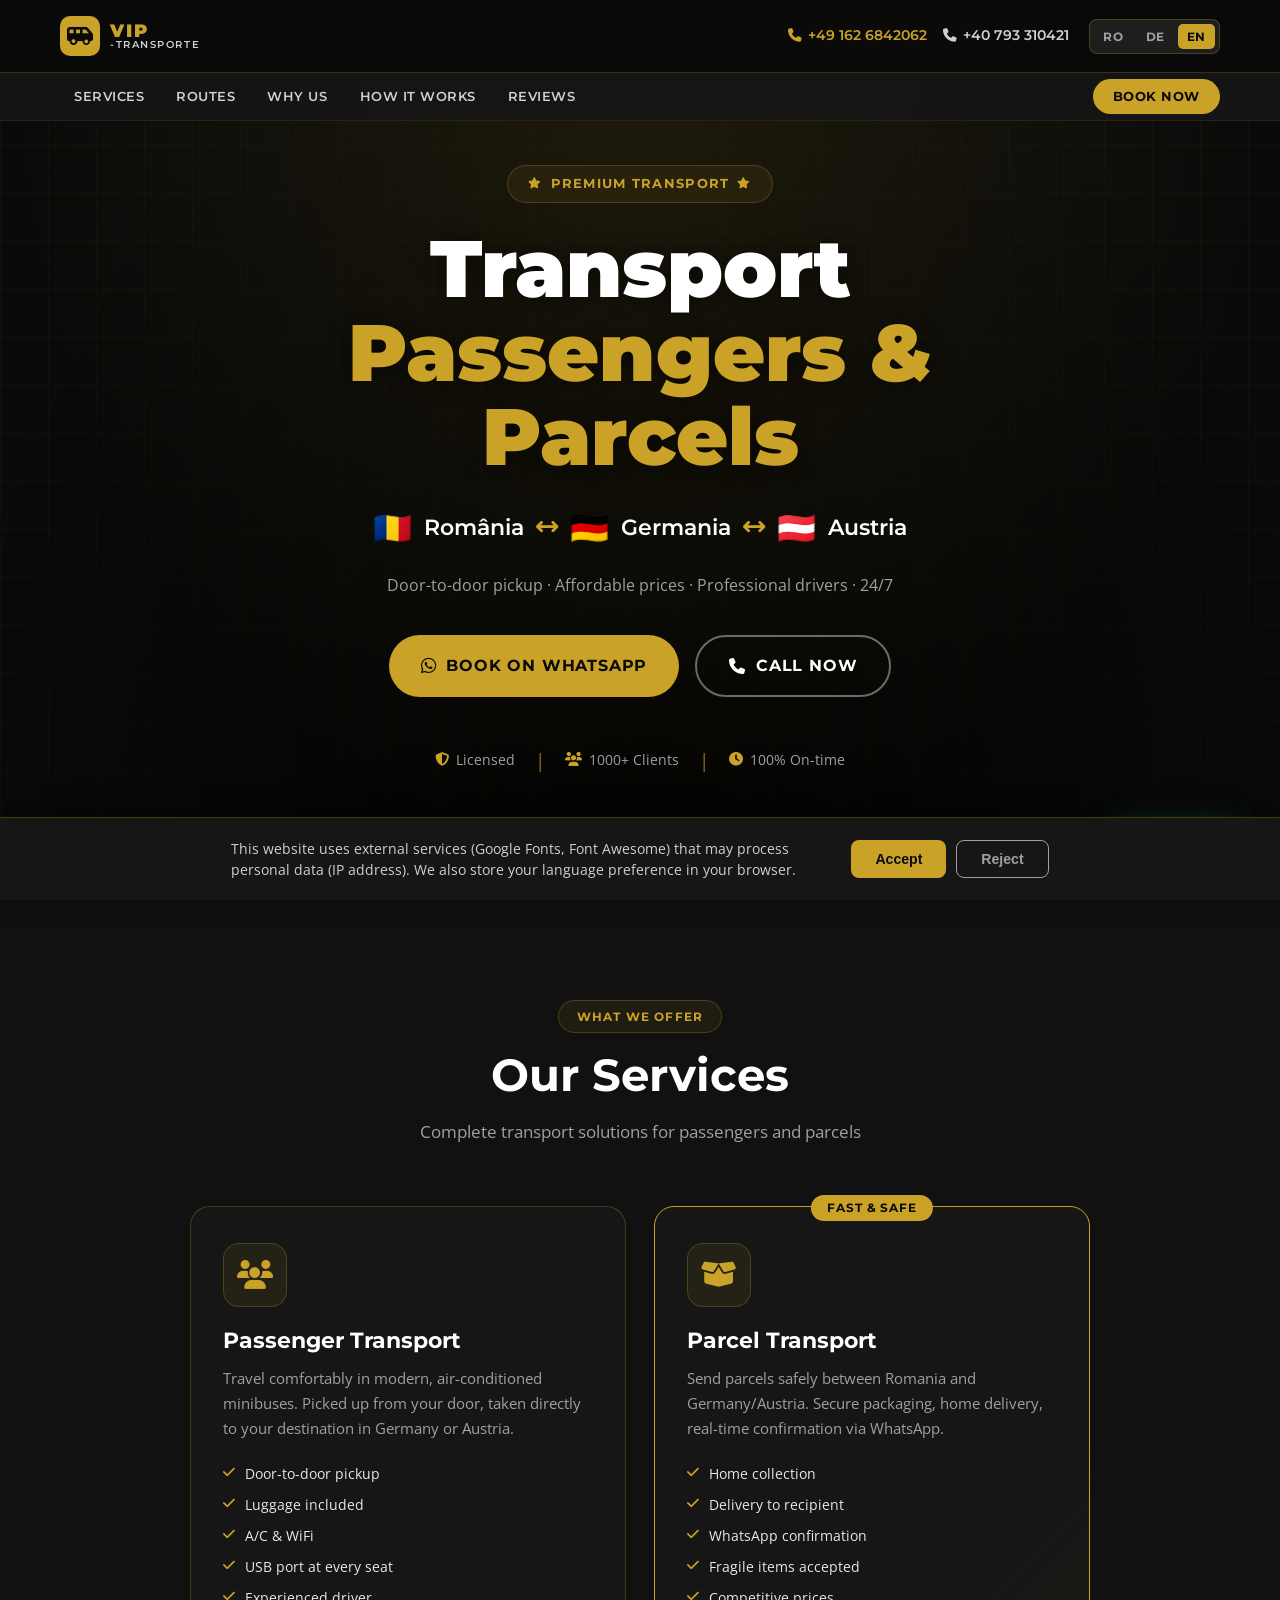
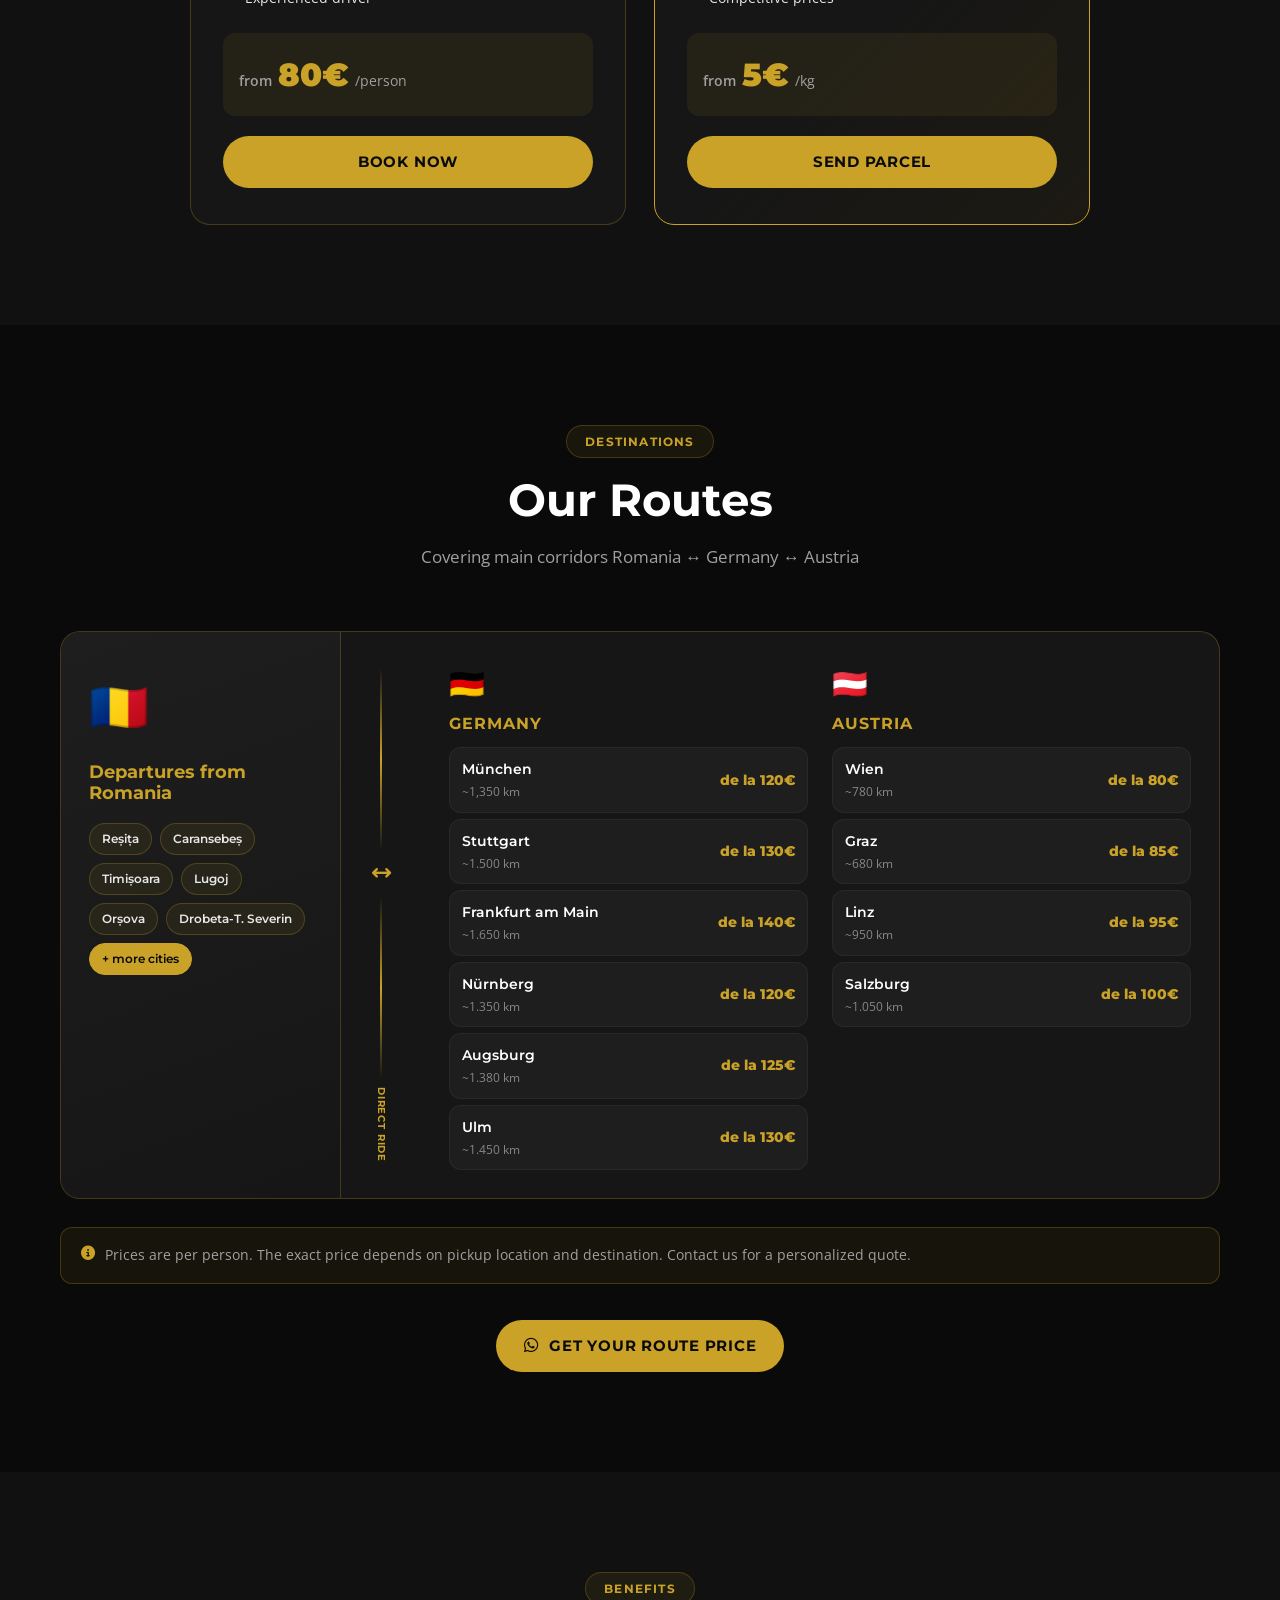
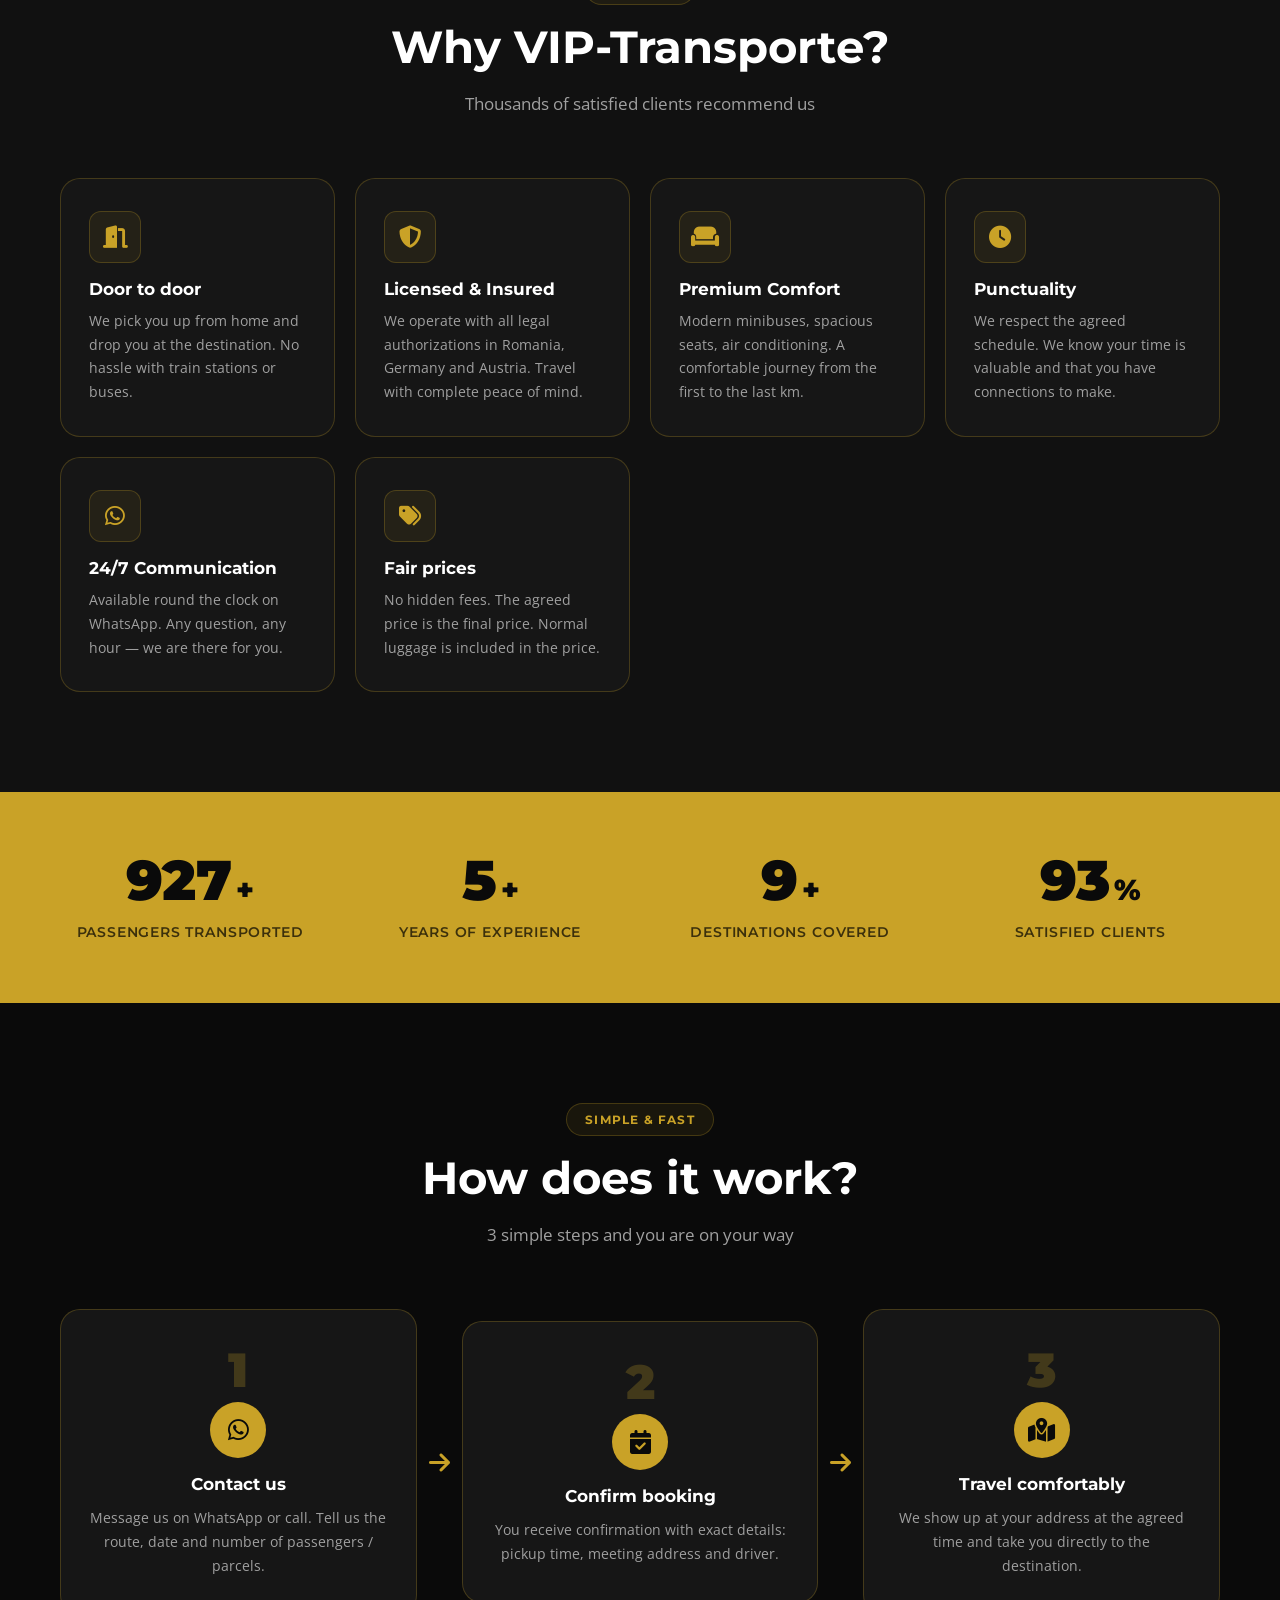
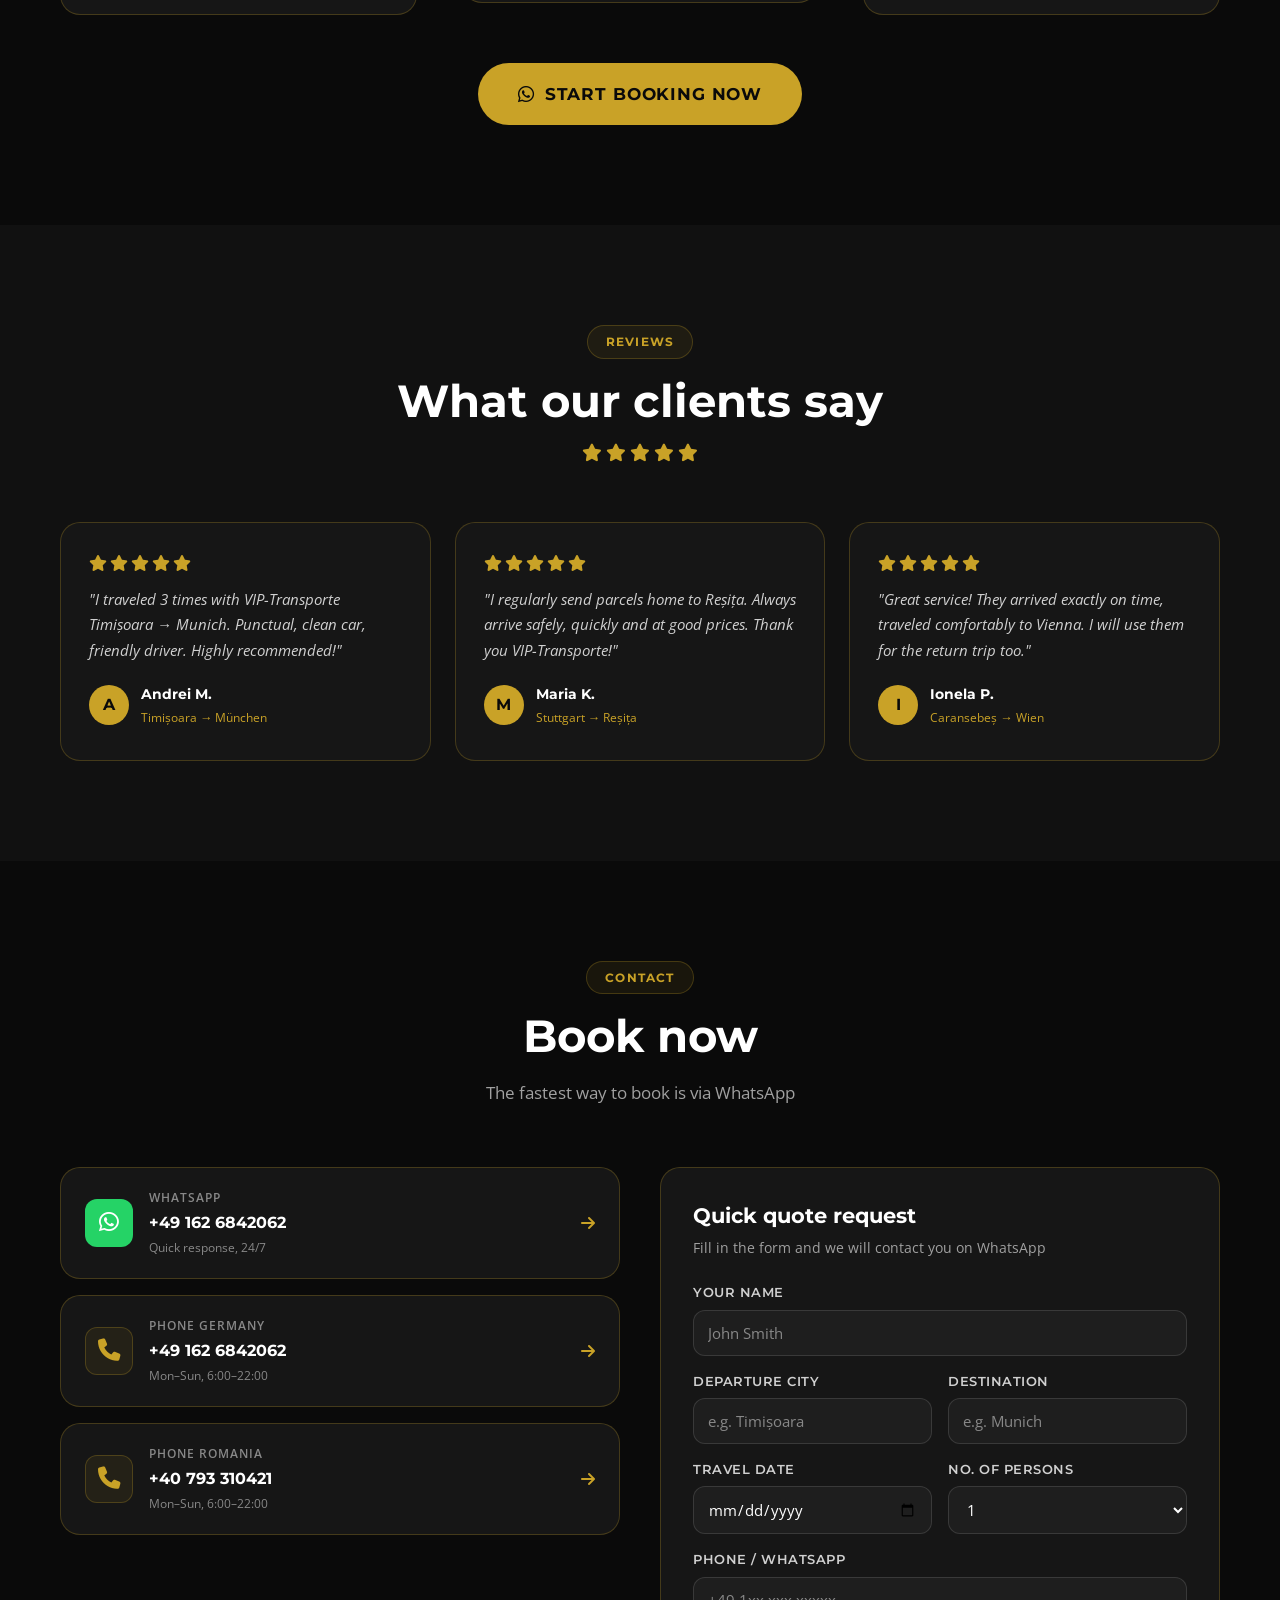
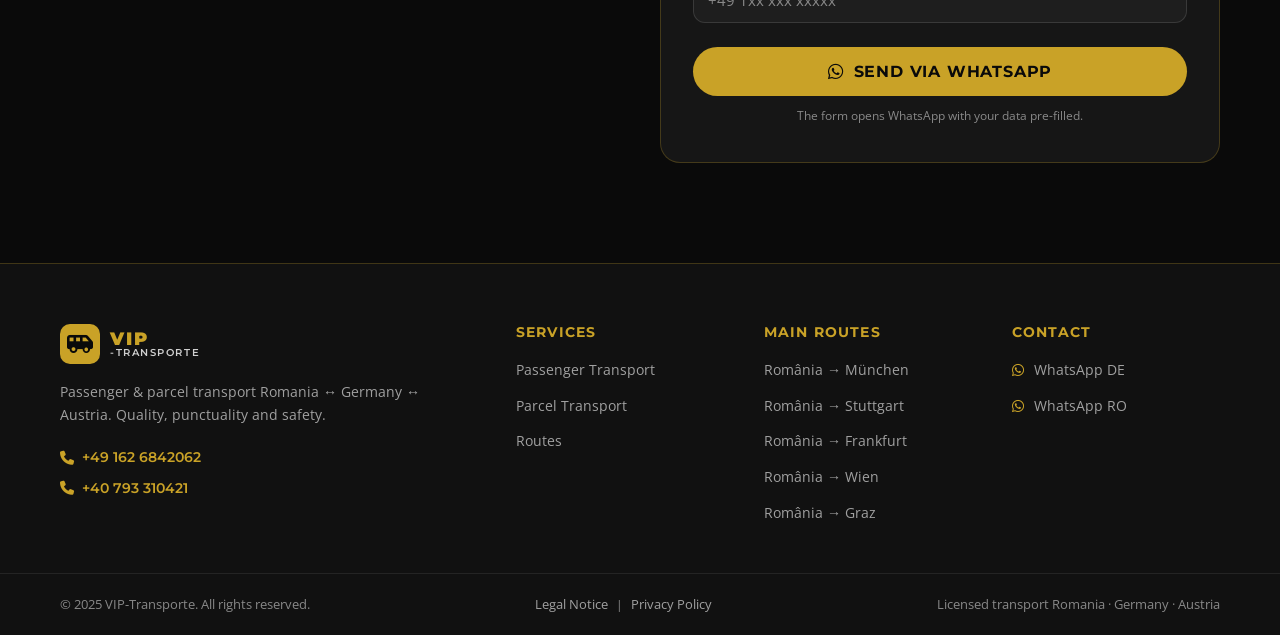
==== commit 436c86a6: "Add legal pages, GDPR consent banner, SEO files, and production assets - Impressum and Datenschutz p" ====
--- a/index.html
+++ b/index.html
@@ -22,6 +22,14 @@
   <link rel="alternate" hreflang="ro" href="https://vip-transporte.de/">
   <link rel="alternate" hreflang="de" href="https://vip-transporte.de/?lang=de">
   <link rel="alternate" hreflang="en" href="https://vip-transporte.de/?lang=en">
+
+  <!-- Favicon & Theme -->
+  <link rel="icon" type="image/svg+xml" href="img/favicon.svg">
+  <meta name="theme-color" content="#0a0a0a">
+  <link rel="manifest" href="manifest.json">
+
+  <!-- Performance hints -->
+  <link rel="dns-prefetch" href="https://wa.me">
 
   <!-- Fonts -->
   <link rel="preconnect" href="https://fonts.googleapis.com">
@@ -732,10 +740,24 @@
     <div class="footer-bottom">
       <div class="container footer-bottom-inner">
         <span>&copy; 2025 VIP-Transporte. <span data-i18n="footer_rights">Toate drepturile rezervate.</span></span>
+        <span class="footer-legal-links">
+          <a href="impressum.html" data-i18n="nav_impressum">Impressum</a>
+          <span class="footer-sep">|</span>
+          <a href="datenschutz.html" data-i18n="nav_datenschutz">Politica de confidențialitate</a>
+        </span>
         <span data-i18n="footer_legal">Transport autorizat România · Germania · Austria</span>
       </div>
     </div>
   </footer>
+
+  <!-- Cookie Consent Banner -->
+  <div class="consent-banner" id="consent-banner">
+    <p class="consent-text" data-i18n="consent_text">Acest site folosește servicii externe (Google Fonts, Font Awesome) care pot prelucra date personale (adresa IP). De asemenea, stocăm preferința de limbă în browserul dvs. <a href="datenschutz.html" data-i18n="consent_settings">Mai multe detalii</a></p>
+    <div class="consent-buttons">
+      <button class="consent-btn consent-btn--accept" id="consent-accept" data-i18n="consent_accept">Accept</button>
+      <button class="consent-btn consent-btn--reject" id="consent-reject" data-i18n="consent_reject">Refuz</button>
+    </div>
+  </div>
 
   <!-- Scripts -->
   <script src="js/main.js"></script>
--- a/css/style.css
+++ b/css/style.css
@@ -1288,3 +1288,175 @@
   .hero-subtitle { font-size: .9rem; gap: 8px; }
   .route-flag { font-size: 1.1em; }
 }
+
+/* ── LEGAL PAGES ──────────────────────────── */
+.legal-page {
+  padding-top: calc(var(--header-h) + 60px);
+  padding-bottom: 80px;
+  min-height: 70vh;
+}
+.legal-page .container { max-width: 800px; }
+.legal-page h1 {
+  font-family: 'Montserrat', sans-serif;
+  font-size: 2rem;
+  font-weight: 800;
+  color: var(--gold);
+  margin-bottom: 8px;
+}
+.legal-page .legal-subtitle {
+  color: var(--text-muted);
+  font-size: .95rem;
+  margin-bottom: 40px;
+}
+.legal-page h2 {
+  font-family: 'Montserrat', sans-serif;
+  font-size: 1.25rem;
+  font-weight: 700;
+  color: var(--white);
+  margin-top: 32px;
+  margin-bottom: 12px;
+}
+.legal-page p,
+.legal-page li {
+  color: var(--gray-light);
+  line-height: 1.7;
+  margin-bottom: 10px;
+  font-size: .95rem;
+}
+.legal-page ul { padding-left: 20px; }
+.legal-page a { color: var(--gold); text-decoration: underline; }
+.legal-page a:hover { color: var(--gold-light); }
+.legal-page .todo-marker {
+  background: var(--gold-bg);
+  border: 1px dashed var(--gold-border);
+  border-radius: 6px;
+  padding: 2px 8px;
+  color: var(--gold);
+  font-weight: 600;
+  font-size: .85rem;
+}
+
+/* Legal page nav */
+.legal-nav {
+  display: flex;
+  align-items: center;
+  gap: 16px;
+}
+.legal-nav .back-link {
+  display: flex;
+  align-items: center;
+  gap: 6px;
+  color: var(--gray);
+  font-size: .9rem;
+  text-decoration: none;
+  transition: color var(--transition);
+}
+.legal-nav .back-link:hover { color: var(--gold); }
+
+/* ── FOOTER LEGAL LINKS ──────────────────── */
+.footer-legal-links {
+  display: flex;
+  gap: 8px;
+  align-items: center;
+}
+.footer-legal-links a {
+  color: var(--gray);
+  font-size: .82rem;
+  text-decoration: none;
+  transition: color var(--transition);
+}
+.footer-legal-links a:hover { color: var(--gold); }
+.footer-sep { color: var(--text-muted); font-size: .75rem; }
+
+/* ── COOKIE CONSENT BANNER ───────────────── */
+.consent-banner {
+  display: none;
+  position: fixed;
+  bottom: 0;
+  left: 0;
+  right: 0;
+  z-index: 9999;
+  background: var(--black-card);
+  border-top: 1px solid var(--gold-border);
+  padding: 20px;
+  align-items: center;
+  justify-content: center;
+  gap: 20px;
+  flex-wrap: wrap;
+  box-shadow: 0 -4px 20px rgba(0,0,0,.5);
+}
+.consent-text {
+  color: var(--gray-light);
+  font-size: .88rem;
+  line-height: 1.5;
+  max-width: 600px;
+}
+.consent-text a { color: var(--gold); text-decoration: underline; }
+.consent-text a:hover { color: var(--gold-light); }
+.consent-buttons {
+  display: flex;
+  gap: 10px;
+  flex-shrink: 0;
+}
+.consent-btn {
+  padding: 10px 24px;
+  border-radius: 8px;
+  font-size: .88rem;
+  font-weight: 600;
+  cursor: pointer;
+  border: none;
+  transition: all var(--transition);
+}
+.consent-btn--accept {
+  background: var(--gold);
+  color: var(--black);
+}
+.consent-btn--accept:hover { background: var(--gold-light); }
+.consent-btn--reject {
+  background: transparent;
+  color: var(--gray);
+  border: 1px solid var(--gray);
+}
+.consent-btn--reject:hover { color: var(--white); border-color: var(--white); }
+
+@media (max-width: 640px) {
+  .consent-banner { flex-direction: column; text-align: center; padding: 16px; }
+  .consent-text { font-size: .82rem; }
+  .footer-legal-links { justify-content: center; }
+}
+
+/* ── 404 PAGE ─────────────────────────────── */
+.error-page {
+  padding-top: calc(var(--header-h) + 80px);
+  padding-bottom: 80px;
+  min-height: 80vh;
+  display: flex;
+  align-items: center;
+  justify-content: center;
+  text-align: center;
+}
+.error-content h1 {
+  font-family: 'Montserrat', sans-serif;
+  font-size: 6rem;
+  font-weight: 900;
+  color: var(--gold);
+  line-height: 1;
+  margin-bottom: 16px;
+}
+.error-content h2 {
+  font-family: 'Montserrat', sans-serif;
+  font-size: 1.5rem;
+  font-weight: 700;
+  color: var(--white);
+  margin-bottom: 12px;
+}
+.error-content p {
+  color: var(--gray);
+  margin-bottom: 32px;
+  font-size: .95rem;
+}
+.error-content .btn-primary {
+  display: inline-flex;
+  align-items: center;
+  gap: 8px;
+}
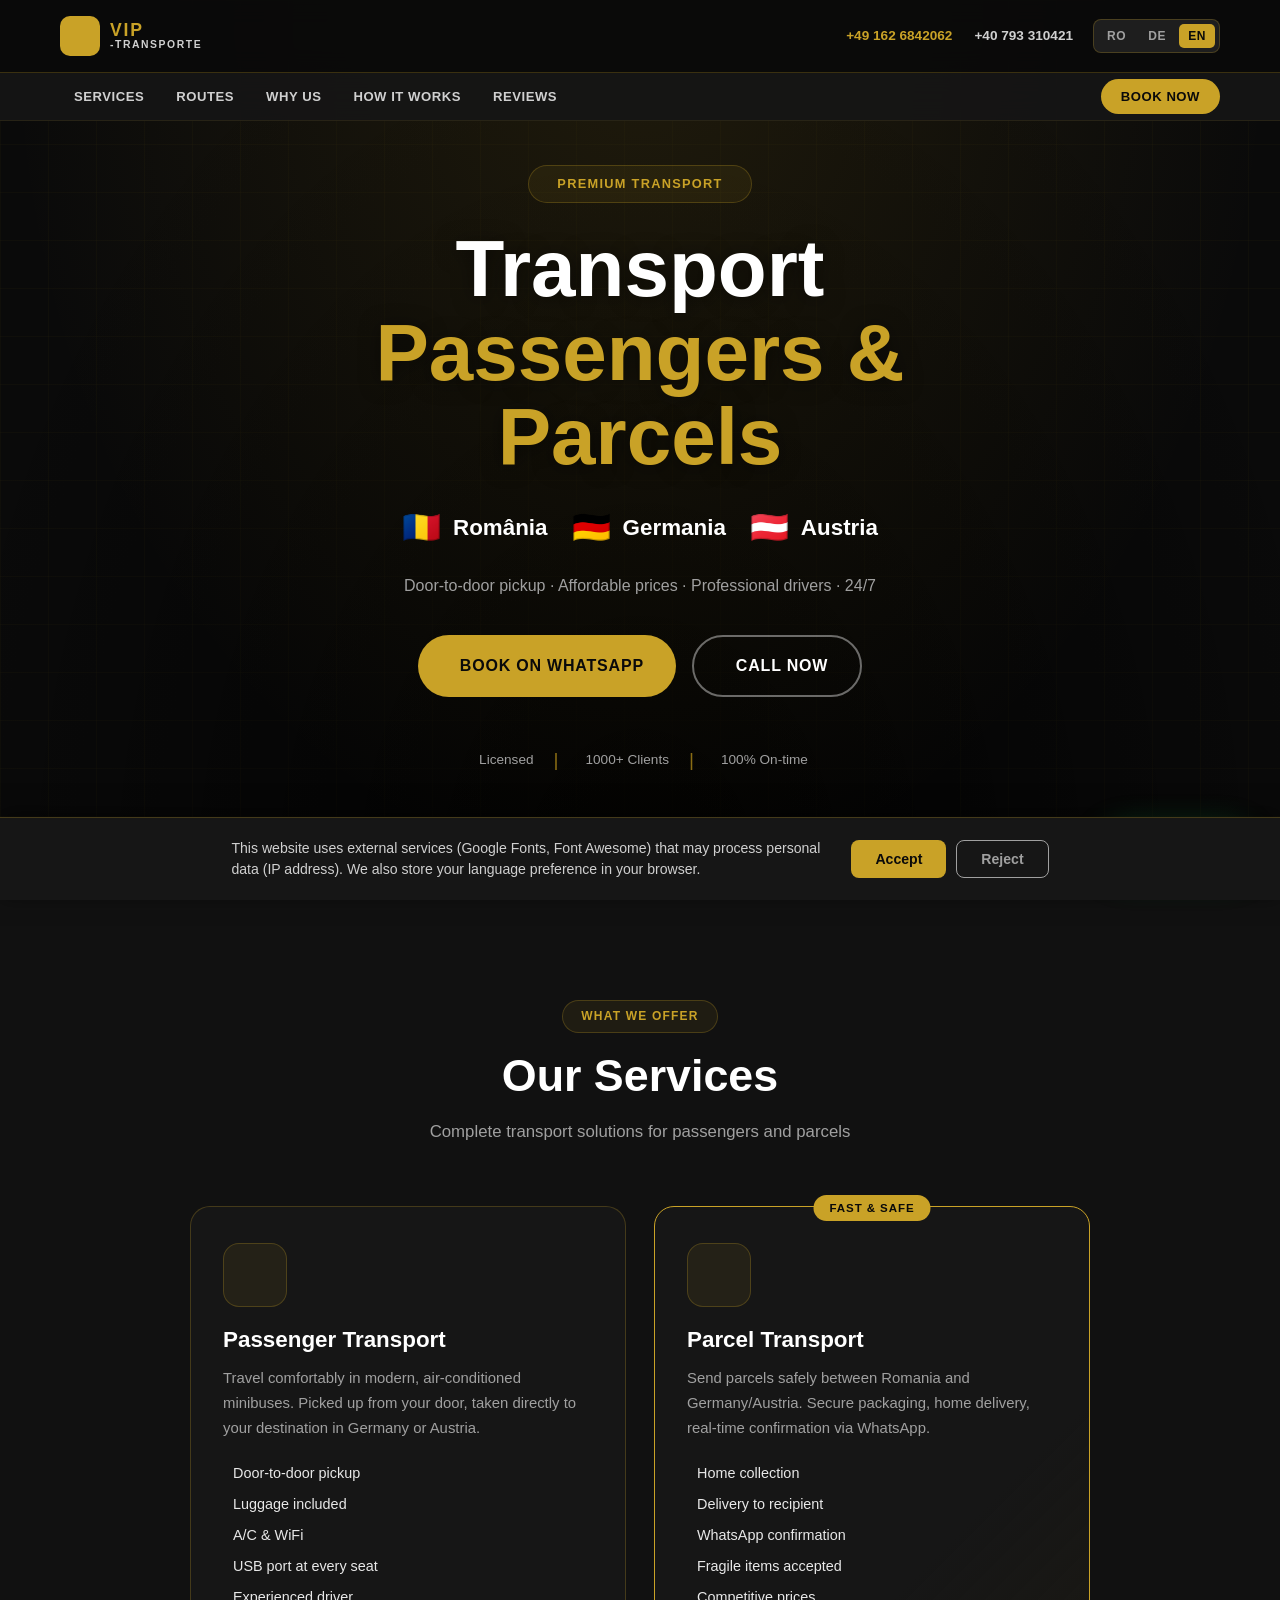
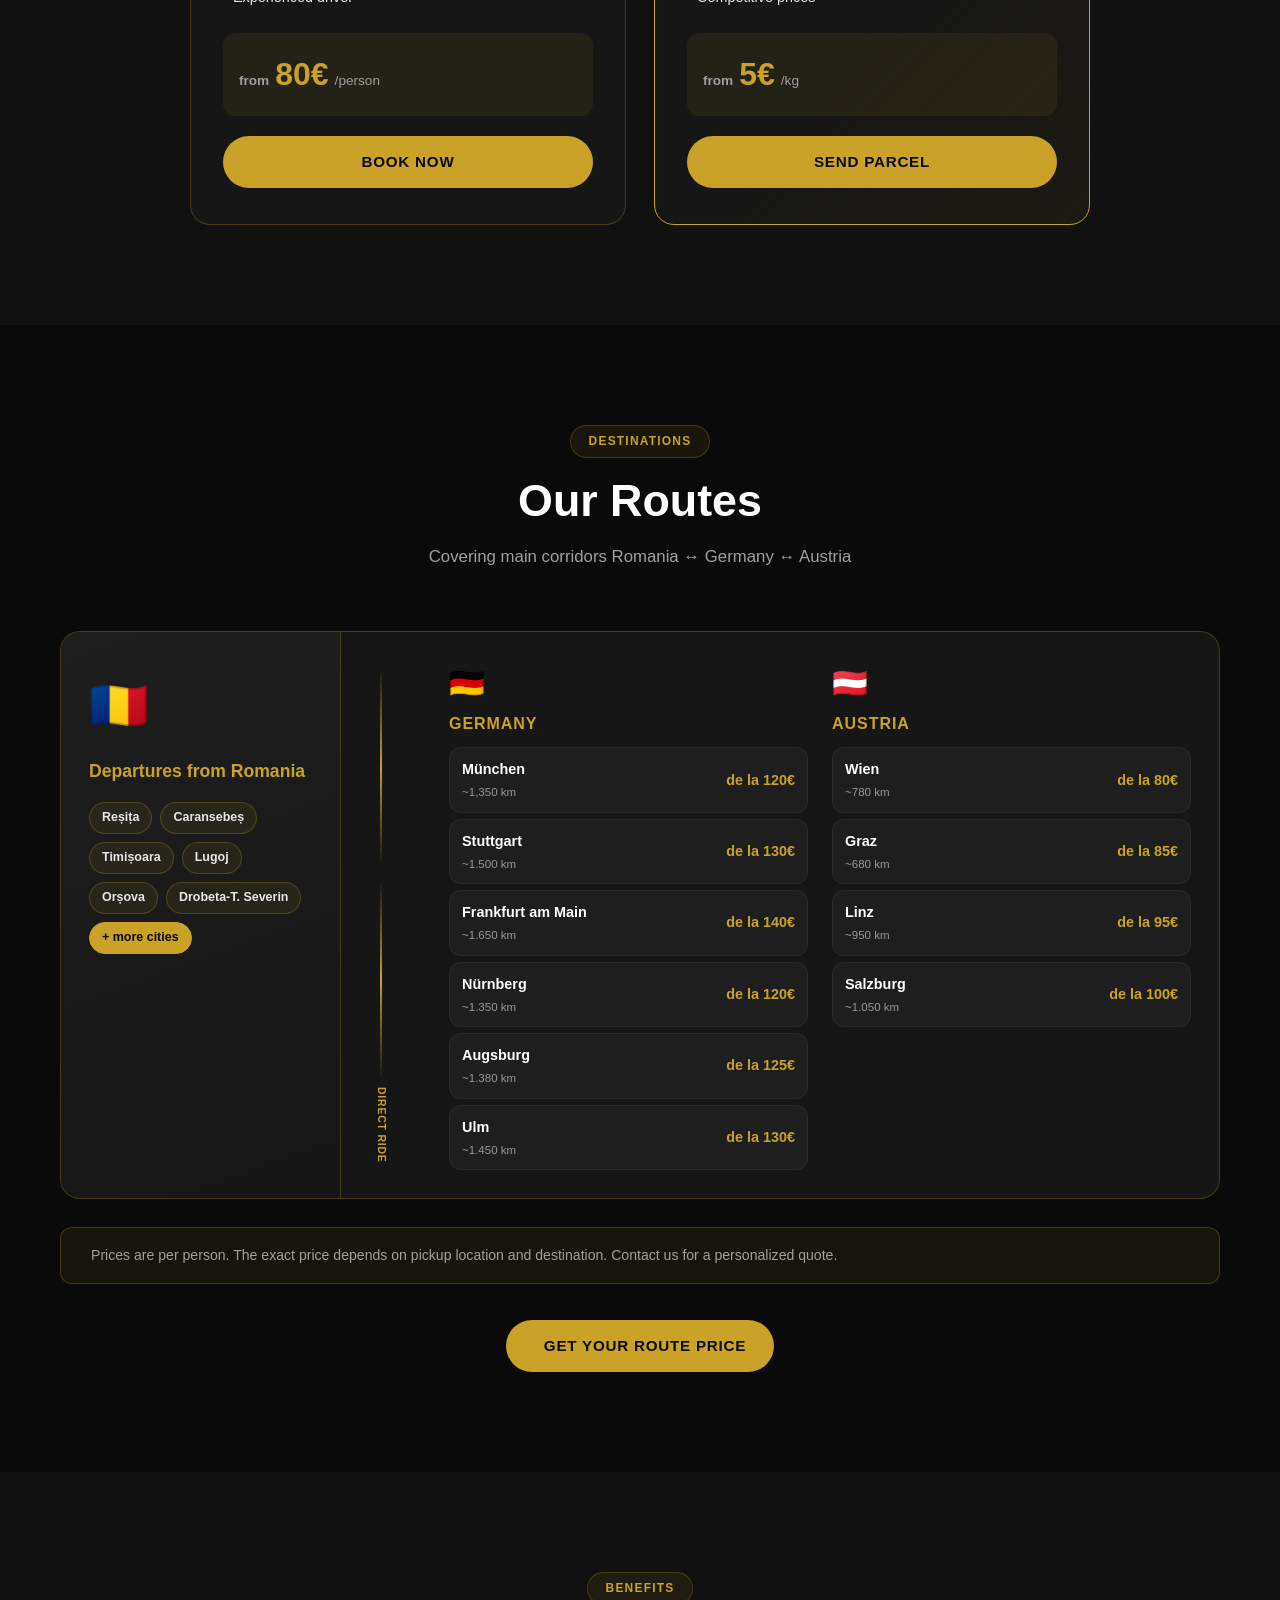
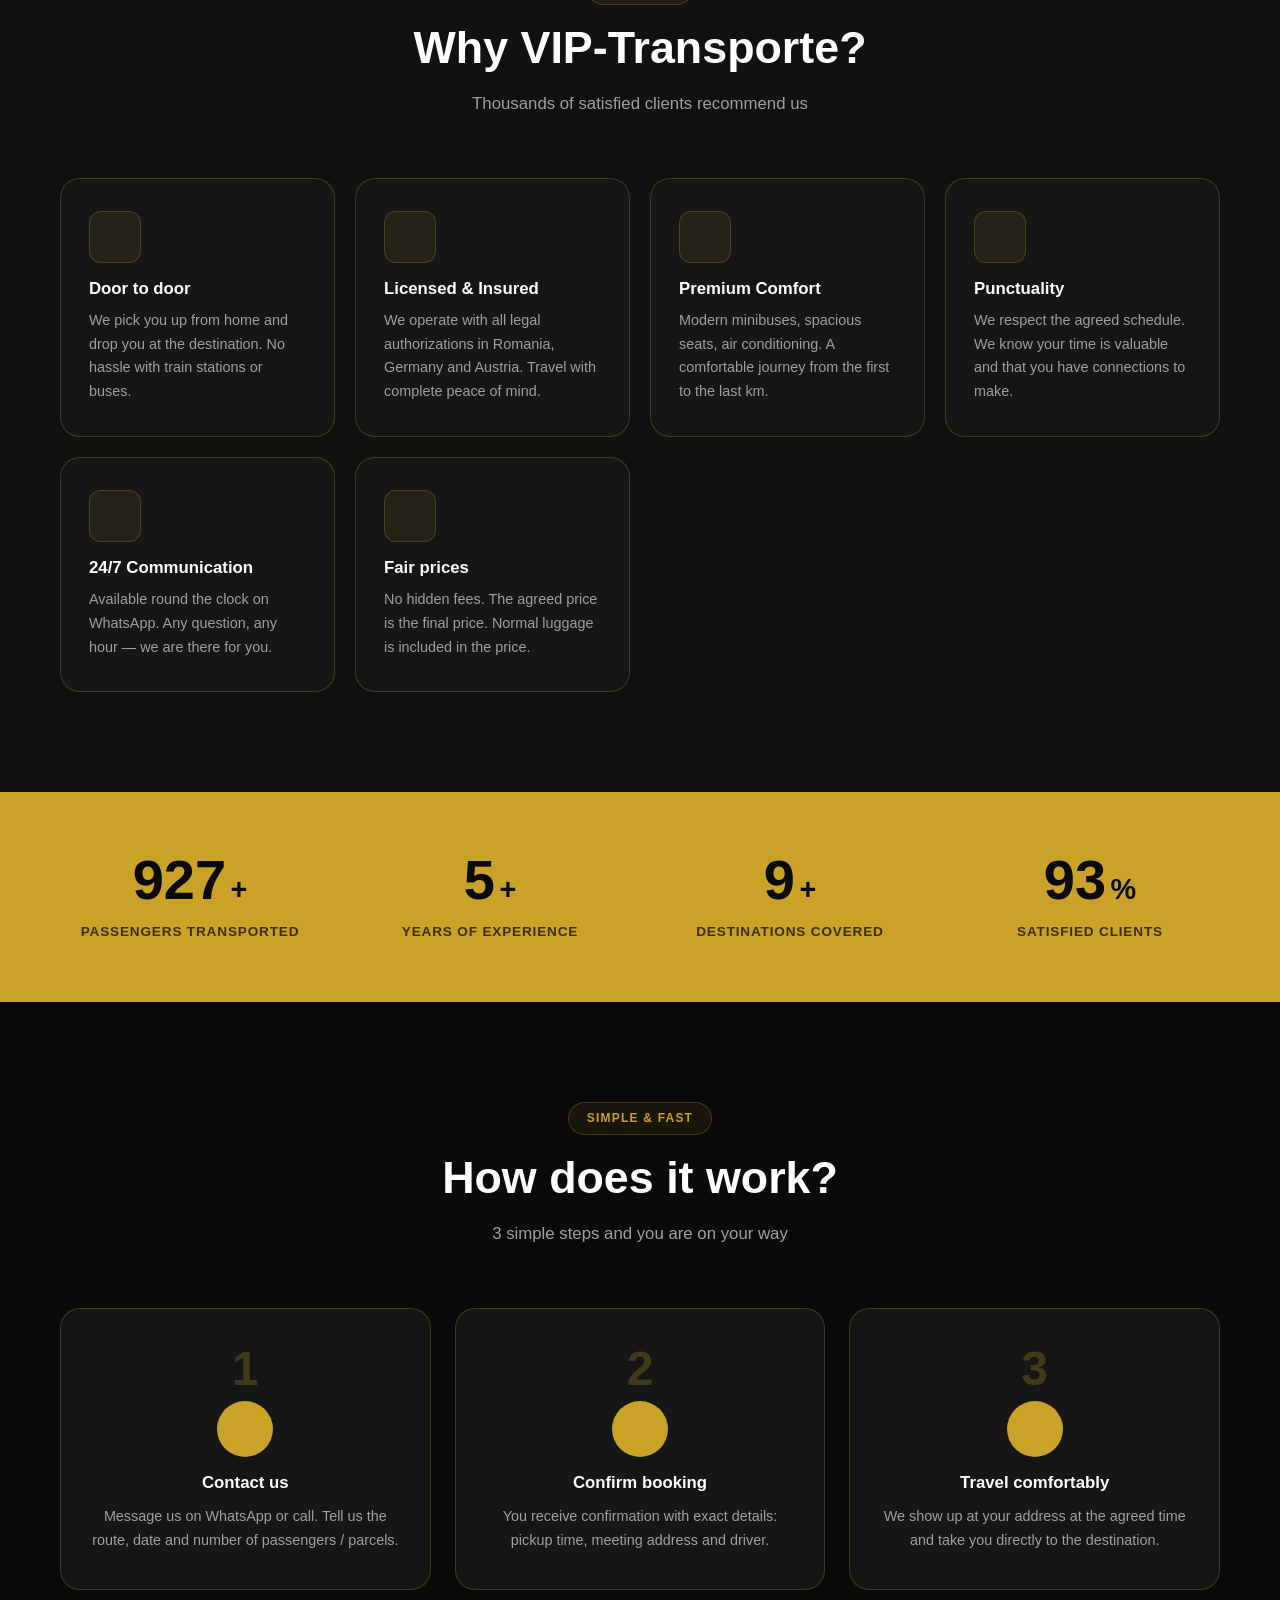
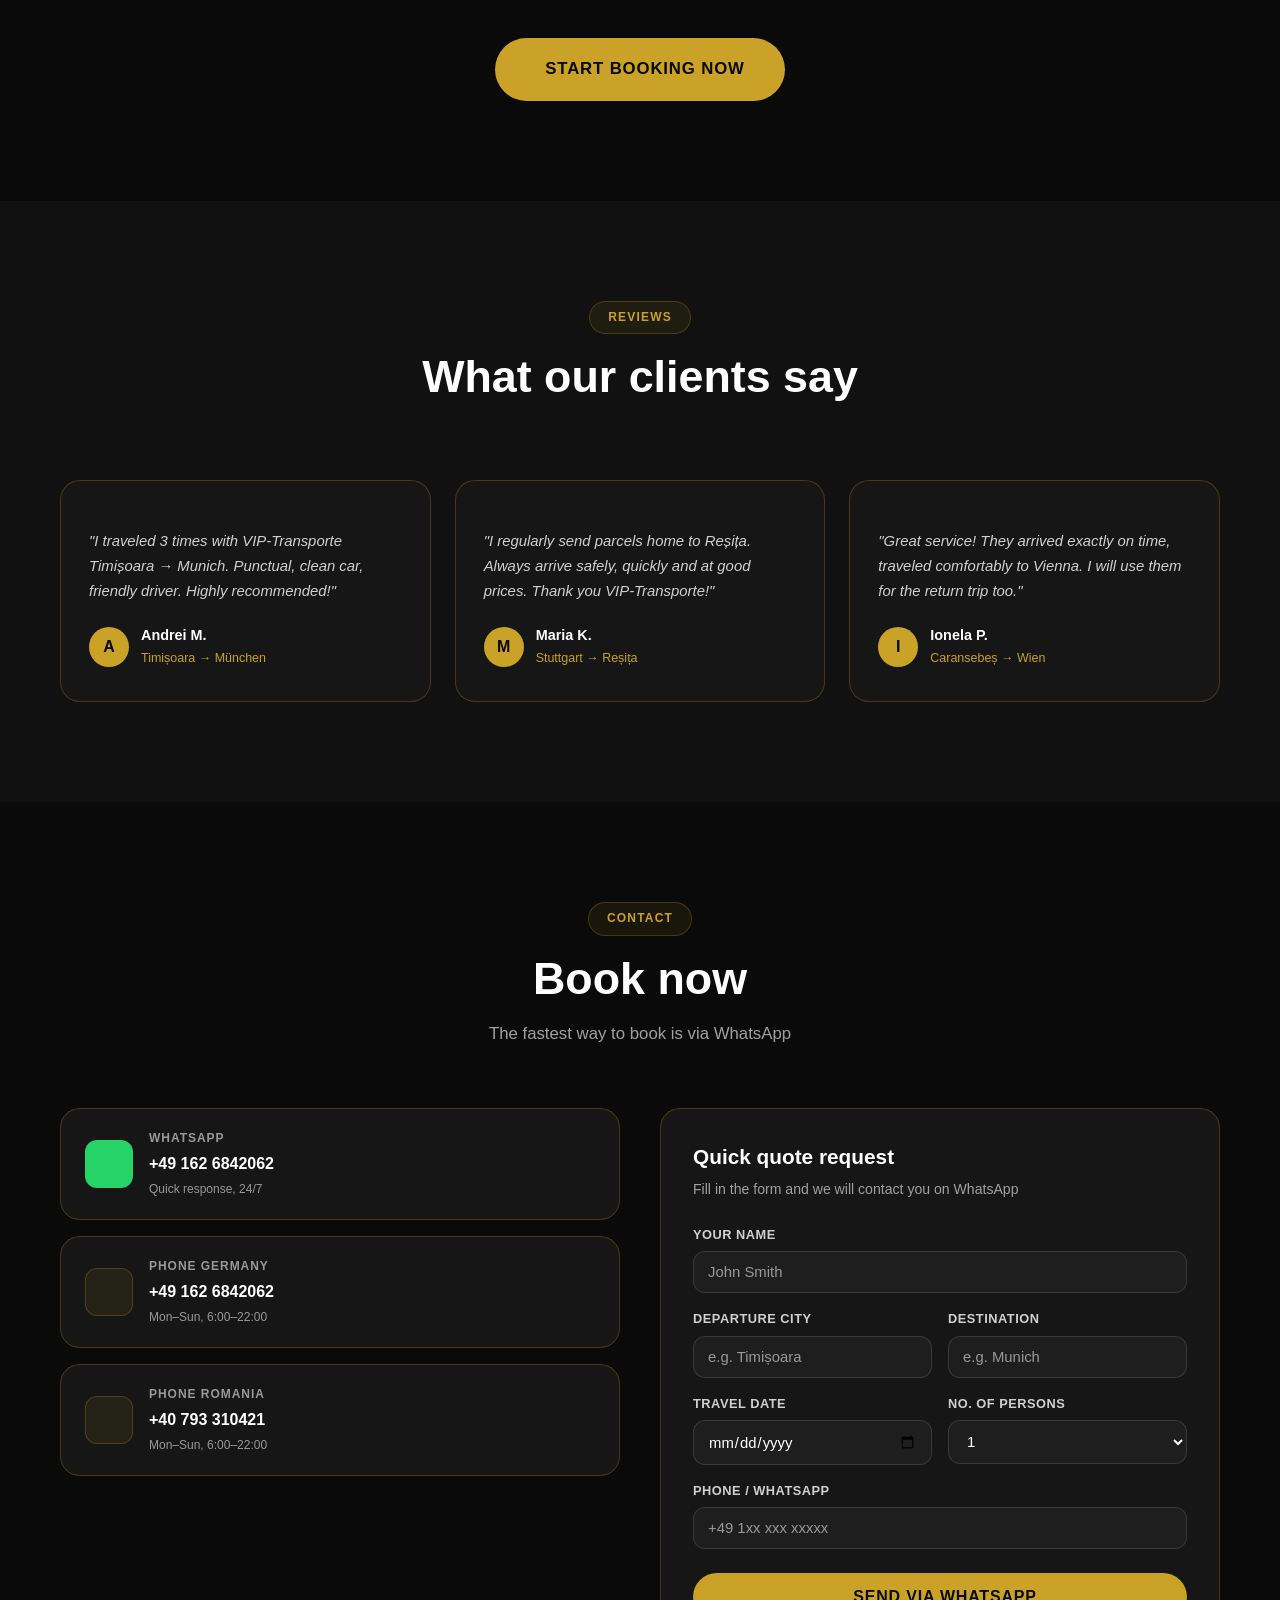
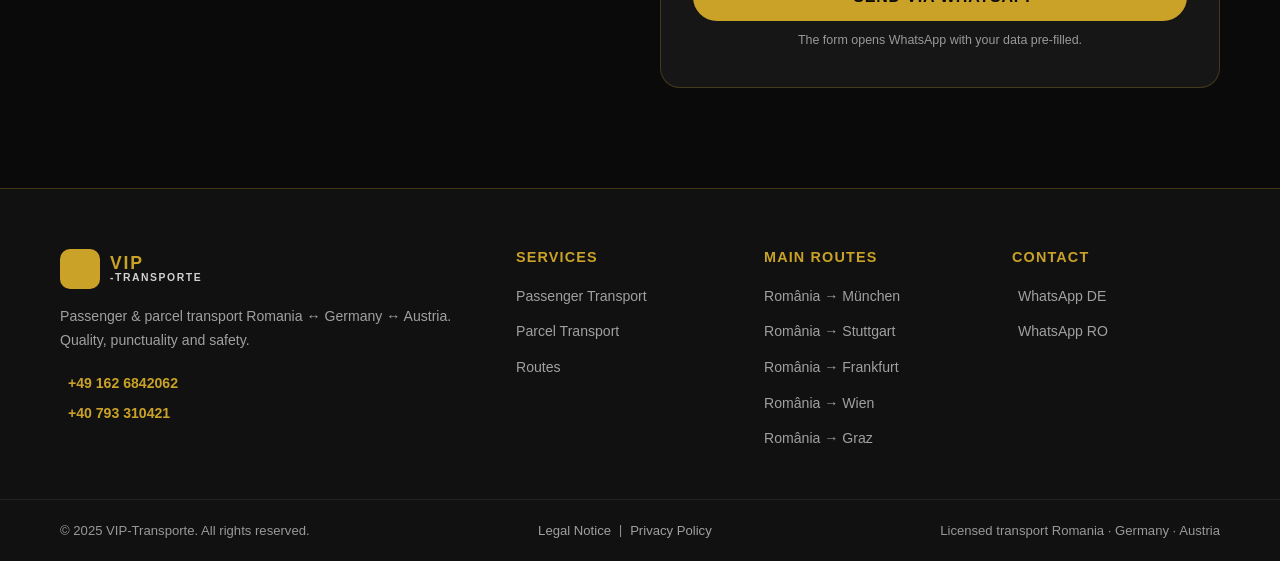
==== commit af54c9e0: "Fix SEO/GDPR/accessibility issues from comprehensive audit SEO: - Add Twitter Card meta tags (summar" ====
--- a/index.html
+++ b/index.html
@@ -18,6 +18,12 @@
   <meta property="og:description" content="Transport persoane și colete România ↔ Germania ↔ Austria. Ușă în ușă, prețuri accesibile, șoferi de încredere.">
   <meta property="og:image" content="https://vip-transporte.de/img/og-image.jpg">
 
+  <!-- Twitter Card -->
+  <meta name="twitter:card" content="summary_large_image">
+  <meta name="twitter:title" content="VIP-Transporte | Transport Persoane & Colete România - Germania - Austria">
+  <meta name="twitter:description" content="Transport persoane și colete România ↔ Germania ↔ Austria. Ușă în ușă, prețuri accesibile, șoferi de încredere.">
+  <meta name="twitter:image" content="https://vip-transporte.de/img/og-image.jpg">
+
   <!-- hreflang -->
   <link rel="alternate" hreflang="ro" href="https://vip-transporte.de/">
   <link rel="alternate" hreflang="de" href="https://vip-transporte.de/?lang=de">
@@ -31,13 +37,16 @@
   <!-- Performance hints -->
   <link rel="dns-prefetch" href="https://wa.me">
 
-  <!-- Fonts -->
-  <link rel="preconnect" href="https://fonts.googleapis.com">
-  <link rel="preconnect" href="https://fonts.gstatic.com" crossorigin>
-  <link href="https://fonts.googleapis.com/css2?family=Montserrat:wght@400;600;700;800;900&family=Open+Sans:wght@400;500;600&display=swap" rel="stylesheet">
-
-  <!-- Icons -->
-  <link rel="stylesheet" href="https://cdnjs.cloudflare.com/ajax/libs/font-awesome/6.5.0/css/all.min.css">
+  <!-- Fonts & Icons: loaded conditionally based on GDPR consent (see main.js) -->
+  <script>
+    // Load external resources only if consent was previously given
+    if (localStorage.getItem('vt-consent') === 'accepted') {
+      var l1 = document.createElement('link'); l1.rel = 'preconnect'; l1.href = 'https://fonts.googleapis.com'; document.head.appendChild(l1);
+      var l2 = document.createElement('link'); l2.rel = 'preconnect'; l2.href = 'https://fonts.gstatic.com'; l2.crossOrigin = ''; document.head.appendChild(l2);
+      var l3 = document.createElement('link'); l3.rel = 'stylesheet'; l3.href = 'https://fonts.googleapis.com/css2?family=Montserrat:wght@400;600;700;800;900&family=Open+Sans:wght@400;500;600&display=swap'; document.head.appendChild(l3);
+      var l4 = document.createElement('link'); l4.rel = 'stylesheet'; l4.href = 'https://cdnjs.cloudflare.com/ajax/libs/font-awesome/6.5.0/css/all.min.css'; document.head.appendChild(l4);
+    }
+  </script>
 
   <!-- Styles -->
   <link rel="stylesheet" href="css/style.css">
@@ -50,13 +59,40 @@
     "name": "VIP-Transporte",
     "telephone": "+491626842062",
     "url": "https://vip-transporte.de",
-    "description": "Transport persoane si colete Romania - Germania - Austria",
-    "areaServed": ["Romania", "Germany", "Austria"],
-    "serviceType": ["Passenger Transport", "Parcel Delivery"]
+    "image": "https://vip-transporte.de/img/og-image.jpg",
+    "description": "Transport persoane si colete Romania - Germania - Austria. Ridicare din usa in usa, preturi accesibile, soferi profesionisti.",
+    "areaServed": [
+      {"@type": "Country", "name": "Romania"},
+      {"@type": "Country", "name": "Germany"},
+      {"@type": "Country", "name": "Austria"}
+    ],
+    "serviceType": ["Passenger Transport", "Parcel Delivery"],
+    "priceRange": "€€",
+    "openingHoursSpecification": {
+      "@type": "OpeningHoursSpecification",
+      "dayOfWeek": ["Monday","Tuesday","Wednesday","Thursday","Friday","Saturday","Sunday"],
+      "opens": "06:00",
+      "closes": "22:00"
+    },
+    "contactPoint": {
+      "@type": "ContactPoint",
+      "telephone": "+491626842062",
+      "contactType": "customer service",
+      "availableLanguage": ["Romanian", "German", "English"]
+    },
+    "aggregateRating": {
+      "@type": "AggregateRating",
+      "ratingValue": "5",
+      "reviewCount": "3",
+      "bestRating": "5"
+    }
   }
   </script>
 </head>
 <body>
+
+  <!-- Skip to content (accessibility) -->
+  <a href="#hero" class="skip-to-content">Skip to content</a>
 
   <!-- ═══════════════════════════════════════
        FLOATING WHATSAPP BUTTON
--- a/css/style.css
+++ b/css/style.css
@@ -23,7 +23,7 @@
   --gray:       #a0a0a0;
   --gray-light: #d0d0d0;
   --text:       #e8e8e8;
-  --text-muted: #888888;
+  --text-muted: #999999;
 
   --radius:     12px;
   --radius-lg:  20px;
@@ -34,6 +34,33 @@
   --container:  1200px;
   --header-h:   72px;
 }
+
+/* Fallback font stacks when external fonts not loaded (GDPR consent pending) */
+.no-external-fonts body { font-family: -apple-system, BlinkMacSystemFont, 'Segoe UI', Roboto, sans-serif; }
+.no-external-fonts h1, .no-external-fonts h2, .no-external-fonts h3,
+.no-external-fonts h4, .no-external-fonts .logo-vip, .no-external-fonts .hero-title {
+  font-family: -apple-system, BlinkMacSystemFont, 'Segoe UI', Roboto, sans-serif;
+}
+/* Hide Font Awesome icon placeholders when icons not loaded */
+.no-external-fonts .fas, .no-external-fonts .fab, .no-external-fonts .far { font-size: 0; }
+.no-external-fonts .fas::before, .no-external-fonts .fab::before, .no-external-fonts .far::before { font-size: 1rem; content: ''; }
+.no-external-fonts .whatsapp-float .fab::before { content: 'WA'; font-size: .9rem; font-family: sans-serif; }
+
+/* ── SKIP TO CONTENT ──────────────────────── */
+.skip-to-content {
+  position: absolute;
+  top: -100%;
+  left: 16px;
+  z-index: 10000;
+  background: var(--gold);
+  color: var(--black);
+  padding: 12px 24px;
+  border-radius: 0 0 var(--radius) var(--radius);
+  font-weight: 700;
+  text-decoration: none;
+  transition: top .2s;
+}
+.skip-to-content:focus { top: 0; }
 
 html { scroll-behavior: smooth; font-size: 16px; }
 
@@ -1460,3 +1487,47 @@
   align-items: center;
   gap: 8px;
 }
+
+/* ── FOCUS VISIBLE ────────────────────────── */
+:focus-visible {
+  outline: 2px solid var(--gold);
+  outline-offset: 2px;
+}
+button:focus-visible,
+a:focus-visible,
+input:focus-visible,
+select:focus-visible {
+  outline: 2px solid var(--gold);
+  outline-offset: 2px;
+}
+
+/* ── REDUCED MOTION ───────────────────────── */
+@media (prefers-reduced-motion: reduce) {
+  *, *::before, *::after {
+    animation-duration: 0.01ms !important;
+    animation-iteration-count: 1 !important;
+    transition-duration: 0.01ms !important;
+    scroll-behavior: auto !important;
+  }
+  html { scroll-behavior: auto; }
+  .hero-scroll-hint { display: none; }
+  .whatsapp-float { animation: none; }
+}
+
+/* ── PRINT STYLES ─────────────────────────── */
+@media print {
+  body { background: #fff; color: #000; }
+  .site-header, .desktop-nav, .mobile-nav, .burger,
+  .whatsapp-float, .consent-banner, .hero-scroll-hint,
+  .btn-primary, .btn-secondary, .btn-hero,
+  .booking-form, .contact-cards { display: none !important; }
+  .section { padding: 20px 0; }
+  .hero { min-height: auto; padding: 20px 0; background: none; }
+  .hero-bg-grid { display: none; }
+  h1, h2, h3, h4 { color: #000; }
+  p, li, span { color: #333; }
+  a { color: #000; text-decoration: underline; }
+  a::after { content: ' (' attr(href) ')'; font-size: .8em; color: #666; }
+  a[href^="#"]::after, a[href^="tel:"]::after, a[href^="https://wa.me"]::after { content: ''; }
+  .footer-bottom { border-top: 1px solid #ccc; padding-top: 10px; }
+}
